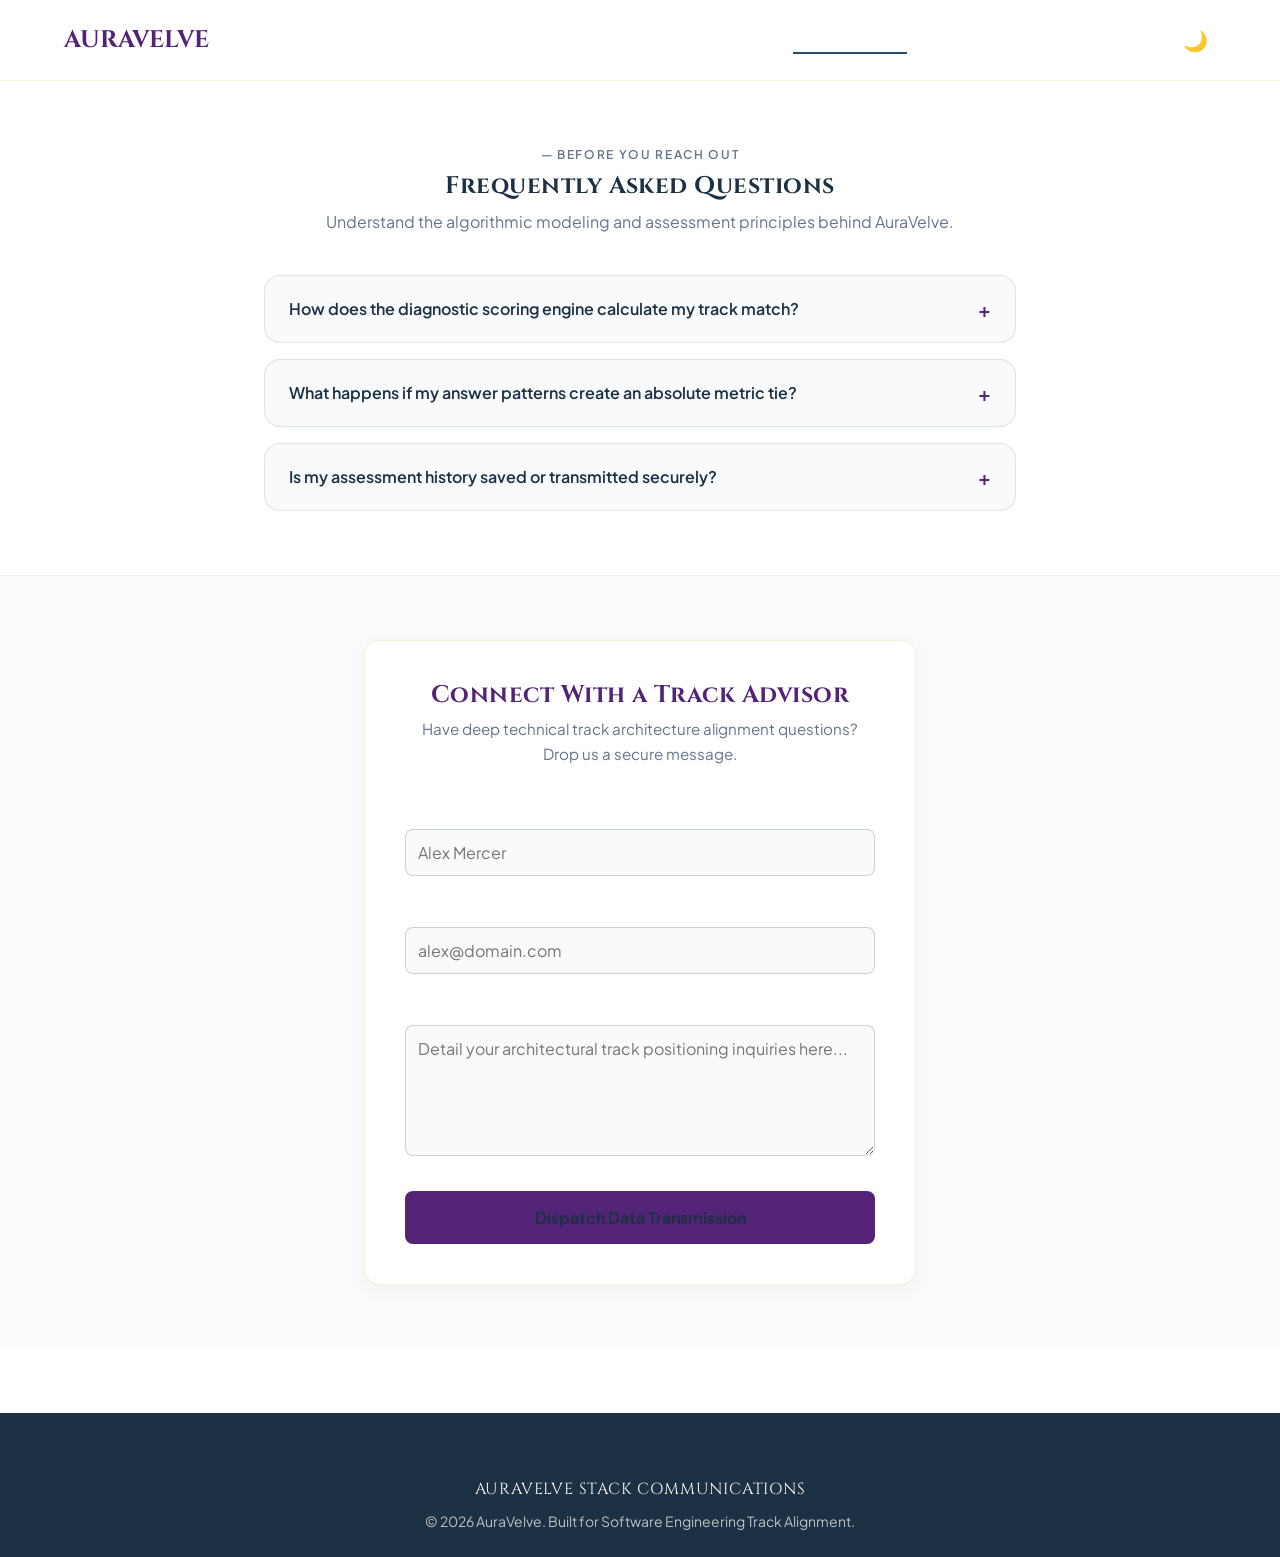
==== contact.html @ 3d96edca "trying to learn Javascript" ====
<!DOCTYPE html>
<html lang="en" data-theme="light">
<head>
    <meta charset="UTF-8">
    <meta name="viewport" content="width=device-width, initial-scale=1.0">
    <meta name="description" content="AuraVelve - Track Diagnostics Support Matrix and Frequently Asked Questions">
    <title>AuraVelve | Support & Diagnostic FAQ</title>
    
    <!-- Google Fonts Connection -->
    <link rel="preconnect" href="https://fonts.googleapis.com">
    <link rel="preconnect" href="https://fonts.gstatic.com" crossorigin>
    <link href="https://fonts.googleapis.com/css2?family=Cinzel:wght@600;700&family=Plus+Jakarta+Sans:wght@400;500;600;700&display=swap" rel="stylesheet">
    
    <!-- External Uniform Stylesheet -->
    <link rel="stylesheet" href="css/styles.css">
</head>
<body>

    <!-- START: Preloader Overlay Wrapper -->
    <div class="preloader" id="preloader">
        <p style="font-family: var(--font-display); color: var(--color-accent); font-size: 1.25rem;">
            Loading Support Infrastructure...
        </p>
    </div>
    <!-- END: Preloader Overlay Wrapper -->


    <!-- START: Site Header Sticky Navigation -->
    <header class="site-header">
        <!-- START: Navigation Container -->
        <div class="container nav-container">
            
            <!-- Structural Platform Brand Logo -->
            <a href="index.html" class="brand-logo" aria-label="AuraVelve Home">
                <span>AURAVELVE</span>
            </a>

            <!-- START: Primary Navigation Menu -->
            <nav>
                <ul class="nav-menu" id="nav-menu">
                    <li><a href="index.html" class="nav-link">Home</a></li>
                    <li><a href="quiz.html" class="nav-link">Assessment</a></li>
                    <li><a href="result.html" class="nav-link">Results</a></li>
                    <li><a href="contact.html" class="nav-link active">Support & FAQ</a></li>
                </ul>
            </nav>
            <!-- END: Primary Navigation Menu -->

            <!-- START: Header Actions Container -->
            <div style="display: flex; align-items: center; gap: 1rem;">
                <!-- Light/Dark Mode Universal Theme Toggle -->
                <button class="theme-toggle" id="theme-toggle" aria-label="Toggle Color Theme">
                    🌙
                </button>

                <!-- Interactive Responsive Hamburger Trigger -->
                <button class="hamburger" id="hamburger-toggle" aria-label="Toggle Navigation Drawer">
                    <span></span>
                    <span></span>
                    <span></span>
                </button>
            </div>
            <!-- END: Header Actions Container -->

        </div>
        <!-- END: Navigation Container -->
    </header>
    <!-- END: Site Header Sticky Navigation -->


    <!-- START: Main Support Portal Content Canvas -->
    <main>

      <!-- START: FAQ Section Accordion Layout -->
<section class="faq-section section-padding">
    <div class="container" style="max-width: 800px;">
        <span class="eyebrow-tag">— BEFORE YOU REACH OUT</span>
        <h1 style="text-align: center; margin-bottom: 0.5rem;">Frequently Asked Questions</h1>
        <p style="text-align: center; color: var(--color-text-muted); margin-bottom: 2.5rem;">
            Understand the algorithmic modeling and assessment principles behind AuraVelve.
        </p>

        <!-- START: FAQ Accordion Group -->
        <div class="faq-accordion-group">

            <div class="faq-item">
                <button class="faq-trigger" aria-expanded="false">
                    <span>How does the diagnostic scoring engine calculate my track match?</span>
                    <span class="faq-icon">+</span>
                </button>
                <div class="faq-content">
                    <p>
                        The platform tracks your preferences across 8 fundamental computational parameters. Every option you select scales your affinity point weights inside four standalone development vectors.
                    </p>
                </div>
            </div>

            <div class="faq-item">
                <button class="faq-trigger" aria-expanded="false">
                    <span>What happens if my answer patterns create an absolute metric tie?</span>
                    <span class="faq-icon">+</span>
                </button>
                <div class="faq-content">
                    <p>
                        In cases where two or more engineering tracks finish with identical matrix weights, a precise programmatic tie-breaker script applies a system fallback sequence.
                    </p>
                </div>
            </div>

            <div class="faq-item">
                <button class="faq-trigger" aria-expanded="false">
                    <span>Is my assessment history saved or transmitted securely?</span>
                    <span class="faq-icon">+</span>
                </button>
                <div class="faq-content">
                    <p>
                        All calculations are processed purely client-side inside your browser sandbox using `localStorage`. Your individual metrics are never stored externally.
                    </p>
                </div>
            </div>

        </div>
        <!-- END: FAQ Accordion Group -->
    </div>
</section>
<!-- END: FAQ Section Accordion Layout -->

        <!-- START: Interactive Advisor Contact Form Section -->
        <section class="contact-form-section section-padding" style="background: rgba(28, 49, 68, 0.02); border-top: 1px solid rgba(28, 49, 68, 0.05);">
            <!-- START: Contact Form Container -->
            <div class="container" style="max-width: 600px;">
                
                <!-- START: Contact Form Card Wrapper -->
                <div class="glass-card">
                    <h2 style="color: var(--color-accent); margin-bottom: 0.5rem; text-align: center;">Connect With a Track Advisor</h2>
                    <p style="color: var(--color-text-muted); font-size: 0.95rem; text-align: center; margin-bottom: 2rem;">
                        Have deep technical track architecture alignment questions? Drop us a secure message.
                    </p>

                    <!-- START: Standard Client Intake Form -->
                    <form id="advisor-contact-form" novalidate>
                        
                        <!-- Full Name Text Input Box -->
                        <div style="margin-bottom: 1.25rem;">
                            <label for="contact-name" style="display: block; font-weight: 600; margin-bottom: 0.5rem; font-size: 0.9rem;">Full Name</label>
                            <input type="text" id="contact-name" placeholder="Alex Mercer" required 
                                   style="width: 100%; padding: 0.75rem; border-radius: var(--radius-sm); border: 1px solid rgba(28, 49, 68, 0.2); background: var(--color-surface-light); font-family: inherit; color: inherit;">
                            <span class="error-msg" id="err-name" style="color: var(--color-error); font-size: 0.8rem; display: none; margin-top: 0.25rem;">Please present your name profile.</span>
                        </div>

                        <!-- Email Address Input Box -->
                        <div style="margin-bottom: 1.25rem;">
                            <label for="contact-email" style="display: block; font-weight: 600; margin-bottom: 0.5rem; font-size: 0.9rem;">Email Address</label>
                            <input type="email" id="contact-email" placeholder="alex@domain.com" required 
                                   style="width: 100%; padding: 0.75rem; border-radius: var(--radius-sm); border: 1px solid rgba(28, 49, 68, 0.2); background: var(--color-surface-light); font-family: inherit; color: inherit;">
                            <span class="error-msg" id="err-email" style="color: var(--color-error); font-size: 0.8rem; display: none; margin-top: 0.25rem;">Please provide a valid diagnostic contact email.</span>
                        </div>

                        <!-- Message Body Content Area -->
                        <div style="margin-bottom: 1.75rem;">
                            <label for="contact-message" style="display: block; font-weight: 600; margin-bottom: 0.5rem; font-size: 0.9rem;">Inquiry Summary Description</label>
                            <textarea id="contact-message" rows="5" placeholder="Detail your architectural track positioning inquiries here..." required 
                                      style="width: 100%; padding: 0.75rem; border-radius: var(--radius-sm); border: 1px solid rgba(28, 49, 68, 0.2); background: var(--color-surface-light); font-family: inherit; color: inherit; resize: vertical;"></textarea>
                            <span class="error-msg" id="err-message" style="color: var(--color-error); font-size: 0.8rem; display: none; margin-top: 0.25rem;">Inquiry message detail parameter cannot be empty.</span>
                        </div>

                        <!-- Submit Data Control Button Trigger -->
                        <button type="submit" class="btn-primary" style="width: 100%; justify-content: center;">
                            Dispatch Data Transmission
                        </button>

                    </form>
                    <!-- END: Standard Client Intake Form -->

                </div>
                <!-- END: Contact Form Card Wrapper -->

            </div>
            <!-- END: Contact Form Container -->
        </section>
        <!-- END: Interactive Advisor Contact Form Section -->

    </main>
    <!-- END: Main Support Portal Content Canvas -->


    <!-- START: Platform Main Footer Section Wrapper -->
    <footer class="site-footer">
        <!-- START: Global Footer Layout Container -->
        <div class="container" style="text-align: center;">
            <p style="font-family: var(--font-display); letter-spacing: 0.05em; margin-bottom: 0.5rem;">
                AURAVELVE STACK COMMUNICATIONS
            </p>
            <p style="font-size: 0.875rem; color: rgba(255, 255, 255, 0.7);">
                &copy; 2026 AuraVelve. Built for Software Engineering Track Alignment.
            </p>
        </div>
        <!-- END: Global Footer Layout Container -->
    </footer>
    <!-- END: Platform Main Footer Section Wrapper -->


    <!-- START: Floating System Action Buttons -->
    <button id="back-to-top" class="back-to-top" aria-label="Scroll to top of page">
        ↑
    </button>
    <!-- END: Floating System Action Buttons -->


    <!-- Core JavaScript Application Scripts Attachment -->
    <script src="js/main.js"></script>
</body>
</html>
---- css/styles.css ----
/* ==========================================================================
   TABLE OF CONTENTS:
   1. DESIGN TOKENS & THEMING (:root)
   2. GLOBAL RESETS & BASE TYPOGRAPHY
   3. LAYOUT CONTAINERS & SCAFFOLDING
   4. NAVIGATION & SITE HEADER COMPONENTS
   5. PAGE-SPECIFIC COMPONENTS
      - 5.1 Hero & Mission Sections (Home)
      - 5.2 Specialization Tracks Grid (Home)
      - 5.3 Gateway & Teaser Cards (Home)
      - 5.4 Quiz Engine UI (Top Bar, Timer, Progress Bar, Option Pills)
      - 5.5 Result Dashboard (Verdict, Score Breakdown Bars)
      - 5.6 Contact & Accordion FAQ (Support)
   6. OVERLAYS, MODALS & TOAST NOTIFICATIONS
   7. FOOTER & FLOATING ACTIONS
   8. MEDIA QUERIES & RESPONSIVENESS
   ========================================================================== */


/* ==========================================================================
   1. DESIGN TOKENS & THEMING (:root)
   ========================================================================== */
:root {
  /* Light Mode Palette (Ultra White & Minimal) */
  --color-primary: #1C3144;
  --color-accent: #522377;
  --color-interactive: #254D70;
  --color-bg-main: #FFFFFF;
  --color-text-main: #1C3144;
  --color-text-muted: #64748B;
  --color-surface-glass: #FFFFFF;
  --color-surface-light: #F8FAFC;
  --color-border: rgba(28, 49, 68, 0.12);
  
  --color-alert: #800020;
  --color-success: #2A9D8F;

  --font-display: 'Cinzel', serif, Georgia;
  --font-body: 'Plus Jakarta Sans', -apple-system, BlinkMacSystemFont, sans-serif;

  --space-xs: 0.5rem;
  --space-sm: 1rem;
  --space-md: 1.5rem;
  --space-lg: 2.5rem;
  --space-xl: 4rem;

  --radius-sm: 8px;
  --radius-md: 16px;
  --radius-lg: 24px;
  --shadow-subtle: 0 4px 20px rgba(0, 0, 0, 0.05);
  --transition-fast: all 0.25s ease;
  --transition-smooth: all 0.4s cubic-bezier(0.16, 1, 0.3, 1);
}

/* Dark Mode Theme Overrides (Palette from Palette Image) */
[data-theme="dark"] {
  --color-bg-main: #080B38;            /* Image Dark Base */
  --color-text-main: #EDF3F2;
  --color-text-muted: #AFC2C4;
  --color-surface-glass: #133155;       /* Image Slate Blue */
  --color-surface-light: #133155;       /* Image Card Background */
  --color-primary: #36195B;             /* Image Royal Plum */
  --color-accent: #522377;              /* Image Vivid Violet */
  --color-interactive: #254D70;         /* Image Muted Blue */
  --color-border: #254D70;              /* Image Structural Border */
}
/* <!-- END: Design Tokens --> */


/* ==========================================================================
   2. GLOBAL RESETS & BASE TYPOGRAPHY
   ========================================================================== */
/* <!-- START: Global Resets --> */
* {
  margin: 0;
  padding: 0;
  box-sizing: border-box;
}

html {
  scroll-behavior: smooth;
  font-size: 16px;
}

body {
  background-color: var(--color-bg-main);
  color: var(--color-text-main);
  font-family: var(--font-body);
  line-height: 1.6;
  overflow-x: hidden;
  transition: background-color var(--transition-smooth), color var(--transition-smooth);
}

h1, h2, h3, h4 {
  font-family: var(--font-display);
  font-weight: 700;
  line-height: 1.2;
  letter-spacing: 0.02em;
}

a {
  text-decoration: none;
  color: inherit;
  transition: var(--transition-fast);
}

ul {
  list-style: none;
}

button, input, select, textarea {
  font-family: inherit;
  font-size: inherit;
  border: none;
  outline: none;
}

button {
  cursor: pointer;
}
/* <!-- END: Global Resets --> */


/* ==========================================================================
   3. LAYOUT CONTAINERS & SCAFFOLDING
   ========================================================================== */
/* <!-- START: Layout Containers --> */
.container {
  width: 100%;
  max-width: 1200px;
  margin: 0 auto;
  padding: 0 var(--space-md);
}

.section-padding {
  padding: var(--space-xl) 0;
}

.glass-card {
  background: var(--color-surface-glass);
  backdrop-filter: blur(12px);
  border: 1px solid rgba(212, 175, 55, 0.2);
  border-radius: var(--radius-md);
  padding: var(--space-lg);
  color: #FFFFFF;
  box-shadow: var(--shadow-subtle);
  transition: var(--transition-smooth);
}

.glass-card:hover {
  border-color: rgba(0, 168, 150, 0.5);
}
/* <!-- END: Layout Containers --> */


/* ==========================================================================
   4. NAVIGATION & SITE HEADER COMPONENTS
   ========================================================================== */
/* <!-- START: Navigation Bar --> */
.site-header {
  position: sticky;
  top: 0;
  z-index: 1000;
  background: var(--color-surface-glass);
  backdrop-filter: blur(10px);
  border-bottom: 1px solid rgba(212, 175, 55, 0.15);
  transition: var(--transition-fast);
}

.site-header.scrolled {
  box-shadow: 0 4px 15px rgba(0, 0, 0, 0.15);
}

.nav-container {
  display: flex;
  justify-content: space-between;
  align-items: center;
  height: 80px;
}

.brand-logo {
  display: flex;
  align-items: center;
  gap: var(--space-xs);
  font-family: var(--font-display);
  font-size: 1.5rem;
  font-weight: 700;
  color: var(--color-accent);
}

.brand-logo img {
  height: 36px;
  width: auto;
}

.nav-menu {
  display: flex;
  gap: var(--space-lg);
  align-items: center;
}

.nav-link {
  color: #FFFFFF;
  font-weight: 500;
  position: relative;
  padding: 4px 0;
}

.nav-link::after {
  content: '';
  position: absolute;
  bottom: 0;
  left: 0;
  width: 0%;
  height: 2px;
  background: var(--color-interactive);
  transition: var(--transition-fast);
}

.nav-link:hover::after,
.nav-link.active::after {
  width: 100%;
}

.theme-toggle {
  background: transparent;
  color: var(--color-accent);
  font-size: 1.25rem;
  padding: var(--space-xs);
  border-radius: 50%;
  transition: var(--transition-fast);
}

.theme-toggle:hover {
  background: rgba(212, 175, 55, 0.1);
}

.hamburger {
  display: none;
  flex-direction: column;
  justify-content: space-between;
  width: 28px;
  height: 20px;
  background: transparent;
  cursor: pointer;
  z-index: 1001;
}

.hamburger span {
  width: 100%;
  height: 2px;
  background-color: var(--color-accent);
  border-radius: 2px;
  transition: var(--transition-fast);
}

/* Hamburger Dynamic Animation States */
.hamburger.active span:nth-child(1) {
  transform: translateY(9px) rotate(45deg);
}

.hamburger.active span:nth-child(2) {
  opacity: 0;
}

.hamburger.active span:nth-child(3) {
  transform: translateY(-9px) rotate(-45deg);
}
/* <!-- END: Navigation Bar --> */


/* ==========================================================================
   5. PAGE-SPECIFIC COMPONENTS
   ========================================================================== */

/* --------------------------------------------------------------------------
   5.1 Hero & Mission Sections (Home)
   -------------------------------------------------------------------------- */
/* <!-- START: Home Hero & Mission --> */
.hero-section {
  position: relative;
  min-height: 80vh;
  display: flex;
  align-items: center;
  justify-content: center;
  text-align: center;
  background: radial-gradient(circle at center, rgba(0, 168, 150, 0.15) 0%, transparent 70%);
}

.hero-content h1 {
  font-size: 3.5rem;
  color: var(--color-text-main); /* FIXED: Switched from primary to main for dark mode visibility */
  margin-bottom: var(--space-sm);
}

.hero-content p {
  font-size: 1.2rem;
  color: var(--color-text-muted);
  max-width: 650px;
  margin: 0 auto var(--space-md);
}

.btn-primary {
  display: inline-block;
  background: var(--color-accent);
  color: #1C3144; /* Force contrast color on button background text */
  font-weight: 700;
  padding: var(--space-sm) var(--space-lg);
  border-radius: var(--radius-sm);
  box-shadow: var(--shadow-glow-gold);
  transition: var(--transition-fast);
}

.btn-primary:hover {
  transform: translateY(-2px);
  background: #E5BE3E;
  box-shadow: 0 0 20px rgba(212, 175, 55, 0.6);
}

.mission-card {
  margin-top: calc(var(--space-xl) * -1);
}
/* <!-- END: Home Hero & Mission --> */

/* --------------------------------------------------------------------------
   5.2 Specialization Tracks Grid (Home)
   -------------------------------------------------------------------------- */
/* <!-- START: Tracks Grid --> */
.tracks-grid {
  display: grid;
  grid-template-columns: repeat(auto-fit, minmax(260px, 1fr));
  gap: var(--space-md);
  margin-top: var(--space-md);
}

.track-card {
  background: var(--color-surface-light);
  border: 1px solid rgba(28, 49, 68, 0.1);
  border-radius: var(--radius-md);
  padding: var(--space-md);
  box-shadow: var(--shadow-subtle);
  transition: var(--transition-smooth);
}

.track-card:hover {
  transform: translateY(-5px);
  border-color: var(--color-interactive);
  box-shadow: var(--shadow-glow-turquoise);
}

.track-icon {
  width: 48px;
  height: 48px;
  margin-bottom: var(--space-sm);
}
/* <!-- END: Tracks Grid --> */

/* --------------------------------------------------------------------------
   5.3 Gateway & Teaser Cards (Home)
   -------------------------------------------------------------------------- */
/* <!-- START: Assessment Gateway --> */
.gateway-card {
  text-align: center;
  background: linear-gradient(135deg, var(--color-primary) 0%, #0F1A24 100%);
  border: 2px solid var(--color-accent);
  padding: var(--space-xl) var(--space-md);
}
/* <!-- END: Assessment Gateway --> */

/* --------------------------------------------------------------------------
   5.4 Quiz Engine UI
   -------------------------------------------------------------------------- */
/* <!-- START: Quiz Interface --> */
.quiz-top-bar {
  display: flex;
  justify-content: space-between;
  align-items: center;
  margin-bottom: var(--space-md);
  padding: var(--space-sm);
  background: var(--color-surface-light);
  border-radius: var(--radius-sm);
}

.timer-display {
  font-family: var(--font-display);
  font-size: 1.25rem;
  font-weight: 700;
  color: var(--color-primary);
}

.timer-display.alert {
  color: var(--color-alert);
  animation: pulse 1s infinite;
}

.scroll-progress-bar {
  height: 6px;
  width: 0%;
  background: var(--color-accent);
  border-radius: 3px;
  transition: width 0.3s ease;
}

.question-card {
  display: none; /* Controlled by main.js */
}

.question-card.active {
  display: block;
}

.options-grid {
  display: grid;
  grid-template-columns: 1fr;
  gap: var(--space-sm);
  margin-top: var(--space-md);
}

.option-pill {
  display: flex;
  align-items: center;
  gap: var(--space-sm);
  padding: var(--space-sm) var(--space-md);
  background: var(--color-surface-light);
  border: 2px solid rgba(28, 49, 68, 0.15);
  border-radius: var(--radius-sm);
  cursor: pointer;
  transition: var(--transition-fast);
}

.option-pill:hover {
  border-color: var(--color-interactive);
  background: rgba(0, 168, 150, 0.05);
}

.option-pill.selected {
  border-color: var(--color-interactive);
  background: rgba(0, 168, 150, 0.15);
  box-shadow: var(--shadow-glow-turquoise);
}

.quiz-actions {
  display: flex;
  justify-content: space-between;
  margin-top: var(--space-lg);
}
/* <!-- END: Quiz Interface --> */

/* --------------------------------------------------------------------------
   5.5 Result Dashboard
   -------------------------------------------------------------------------- */
/* <!-- START: Result Dashboard --> */
.badge-100 {
  display: inline-block;
  background: var(--color-success);
  color: #FFFFFF;
  padding: 4px 12px;
  border-radius: 20px;
  font-size: 0.875rem;
  font-weight: 700;
  margin-bottom: var(--space-sm);
}

.score-breakdown-bar {
  display: flex;
  height: 16px;
  width: 100%;
  border-radius: 8px;
  overflow: hidden;
  margin: var(--space-md) 0;
}

.score-segment {
  height: 100%;
  transition: width 0.6s ease;
}

.segment-ml { background: #00A896; }
.segment-fullstack { background: #D4AF37; }
.segment-arvr { background: #800020; }
.segment-lowlevel { background: #1C3144; }
/* <!-- END: Result Dashboard --> */

/* --------------------------------------------------------------------------
   5.6 Contact & Accordion FAQ (Support)
   -------------------------------------------------------------------------- */
/* <!-- START: Contact & FAQ --> */
.eyebrow-tag {
  font-family: var(--font-body);
  text-transform: uppercase;
  letter-spacing: 0.14em;
  font-size: 0.75rem;
  color: var(--color-text-muted);
  font-weight: 600;
  display: block;
  text-align: center;
  margin-bottom: 0.5rem;
}

.faq-accordion-group {
  display: flex;
  flex-direction: column;
  gap: var(--space-sm);
  max-width: 760px;
  margin: 0 auto;
}

.faq-item {
  background: var(--color-surface-light);
  border: 1px solid var(--color-border);
  border-radius: var(--radius-md);
  overflow: hidden;
  transition: border-color var(--transition-fast), box-shadow var(--transition-fast);
}

.faq-item:hover {
  border-color: var(--color-accent);
}

.faq-trigger {
  width: 100%;
  text-align: left;
  padding: 1.25rem var(--space-md);
  background: transparent;
  font-weight: 600;
  font-size: 1rem;
  color: var(--color-text-main);
  display: flex;
  justify-content: space-between;
  align-items: center;
  gap: var(--space-sm);
}

.faq-icon {
  font-size: 1.25rem;
  color: var(--color-accent);
  transition: transform var(--transition-fast);
}

.faq-item.active .faq-icon {
  transform: rotate(45deg);
}

.faq-content {
  max-height: 0;
  overflow: hidden;
  transition: max-height 0.35s ease, padding 0.35s ease;
  padding: 0 var(--space-md);
  color: var(--color-text-muted);
  font-size: 0.95rem;
  border-top: 1px solid transparent;
}

.faq-item.active .faq-content {
  max-height: 250px;
  padding: 0.5rem var(--space-md) 1.25rem;
  border-top-color: var(--color-border);
}
/* <!-- END: Contact & FAQ --> */


/* ==========================================================================
   6. OVERLAYS, MODALS & TOAST NOTIFICATIONS
   ========================================================================== */
/* <!-- START: Overlays & Preloader --> */
.preloader {
  position: fixed;
  inset: 0;
  background: var(--color-bg-main);
  display: flex;
  align-items: center;
  justify-content: center;
  z-index: 9999;
  transition: opacity 0.5s ease, visibility 0.5s ease;
}

.preloader.hidden {
  opacity: 0;
  visibility: hidden;
}

.completion-overlay {
  position: fixed;
  inset: 0;
  background: rgba(15, 26, 36, 0.9);
  display: flex;
  align-items: center;
  justify-content: center;
  z-index: 2000;
  opacity: 0;
  pointer-events: none;
  transition: opacity 0.4s ease;
}

.completion-overlay.active {
  opacity: 1;
  pointer-events: all;
}
/* <!-- END: Overlays & Preloader --> */


/* ==========================================================================
   7. FOOTER & FLOATING ACTIONS
   ========================================================================== */
/* <!-- START: Footer & Floating Actions --> */
.site-footer {
  background: var(--color-primary);
  color: #FFFFFF;
  padding: var(--space-xl) 0 var(--space-md);
  margin-top: var(--space-xl);
}

.back-to-top {
  position: fixed;
  bottom: var(--space-md);
  right: var(--space-md);
  width: 44px;
  height: 44px;
  border-radius: 50%;
  background: var(--color-accent);
  color: var(--color-primary);
  display: flex;
  align-items: center;
  justify-content: center;
  box-shadow: var(--shadow-glow-gold);
  opacity: 0;
  visibility: hidden;
  transition: var(--transition-fast);
  z-index: 900;
}

.back-to-top.visible {
  opacity: 1;
  visibility: visible;
}
/* <!-- END: Footer & Floating Actions --> */


/* ==========================================================================
   8. MEDIA QUERIES & RESPONSIVENESS
   ========================================================================== */
/* <!-- START: Media Queries --> */
@keyframes pulse {
  0%, 100% { opacity: 1; }
  50% { opacity: 0.5; }
}

@media (max-width: 768px) {
  .hero-content h1 {
    font-size: 2.25rem;
  }
  
  .nav-menu {
    gap: var(--space-sm);
    position: fixed;
    top: 0;
    right: -100%;
    width: 75%;
    height: 100vh;
    background: var(--color-primary);
    flex-direction: column;
    justify-content: center;
    align-items: center;
    gap: var(--space-lg);
    transition: var(--transition-smooth);
    box-shadow: -5px 0 25px rgba(0, 0, 0, 0.5);
  }

  .nav-menu.active {
    right: 0;
  }

  .quiz-actions {
    flex-direction: column;
    gap: var(--space-sm);
  }

  .hamburger {
    display: flex;
  }
}
/* <!-- END: Media Queries --> */
/* Ensure high contrast option pill text in dark mode */
[data-theme="dark"] .option-pill {
    color: #FFFFFF !important;
    background-color: rgba(255, 255, 255, 0.07);
}

/* Optional: Make it shift color slightly when hovered */
[data-theme="dark"] .option-pill:hover {
    background-color: rgba(255, 255, 255, 0.15);
}

/* Smooth accordion sliding behaviors */
.faq-content {
    max-height: 0;
    overflow: hidden;
    transition: max-height 0.3s ease-in-out, padding 0.3s ease-in-out;
    padding: 0 1rem;
}

.faq-item.active .faq-content {
    max-height: 200px; /* Adjust if your content text is very long */
    padding: 1rem;
}
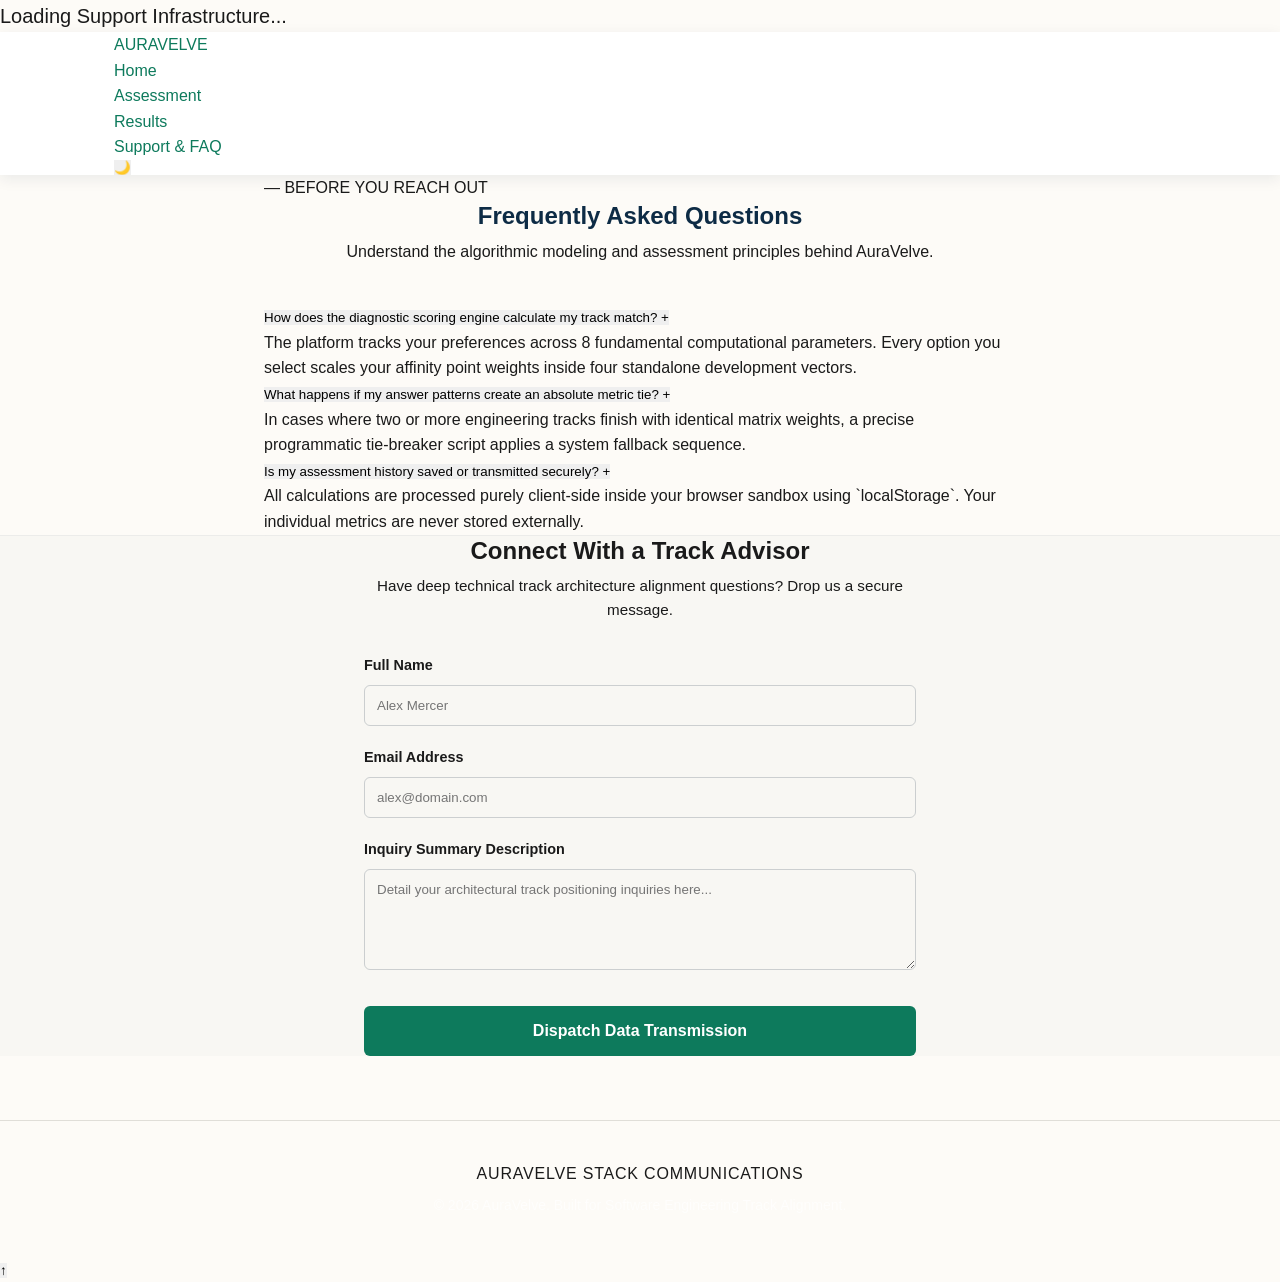
==== commit 34aeacad: "Just working on my website and learning slowly" ====
--- a/contact.html
+++ b/contact.html
@@ -112,7 +112,7 @@
                     <span>Is my assessment history saved or transmitted securely?</span>
                     <span class="faq-icon">+</span>
                 </button>
-                <div class="faq-content">
+                <div class="faq-contegit addnt">
                     <p>
                         All calculations are processed purely client-side inside your browser sandbox using `localStorage`. Your individual metrics are never stored externally.
                     </p>
--- a/css/styles.css
+++ b/css/styles.css
@@ -1,76 +1,75 @@
-/* ==========================================================================
-   TABLE OF CONTENTS:
-   1. DESIGN TOKENS & THEMING (:root)
-   2. GLOBAL RESETS & BASE TYPOGRAPHY
-   3. LAYOUT CONTAINERS & SCAFFOLDING
-   4. NAVIGATION & SITE HEADER COMPONENTS
-   5. PAGE-SPECIFIC COMPONENTS
-      - 5.1 Hero & Mission Sections (Home)
-      - 5.2 Specialization Tracks Grid (Home)
-      - 5.3 Gateway & Teaser Cards (Home)
-      - 5.4 Quiz Engine UI (Top Bar, Timer, Progress Bar, Option Pills)
-      - 5.5 Result Dashboard (Verdict, Score Breakdown Bars)
-      - 5.6 Contact & Accordion FAQ (Support)
-   6. OVERLAYS, MODALS & TOAST NOTIFICATIONS
-   7. FOOTER & FLOATING ACTIONS
-   8. MEDIA QUERIES & RESPONSIVENESS
-   ========================================================================== */
-
-
-/* ==========================================================================
-   1. DESIGN TOKENS & THEMING (:root)
-   ========================================================================== */
+/* ==================================================
+   BSE SPECIALISATION ADVISOR - MAIN STYLESHEET
+   This file controls the look of every page on the site.
+   It is split into clear sections so it is easy to explain.
+   ================================================== */
+
+/* --------------------------------------------------
+   1. DESIGN TOKENS (CSS VARIABLES)
+   We store our colors, fonts, and spacing in variables
+   so we only have to change them in ONE place if we want
+   to update the whole site's look.
+   -------------------------------------------------- */
 :root {
-  /* Light Mode Palette (Ultra White & Minimal) */
-  --color-primary: #1C3144;
-  --color-accent: #522377;
-  --color-interactive: #254D70;
-  --color-bg-main: #FFFFFF;
-  --color-text-main: #1C3144;
-  --color-text-muted: #64748B;
-  --color-surface-glass: #FFFFFF;
-  --color-surface-light: #F8FAFC;
-  --color-border: rgba(28, 49, 68, 0.12);
-  
-  --color-alert: #800020;
-  --color-success: #2A9D8F;
-
-  --font-display: 'Cinzel', serif, Georgia;
-  --font-body: 'Plus Jakarta Sans', -apple-system, BlinkMacSystemFont, sans-serif;
-
+  /* Light theme colors (this is the default theme) */
+  --bg-main: #FDFBF7;         /* soft cream page background */
+  --bg-card: #FFFFFF;         /* pure white card background */
+  --text-body: #1A1A1A;       /* dark text for reading */
+  --text-heading: #0D2B45;    /* navy color for headings */
+  --accent-green: #0D7A5C;    /* green accent for buttons/links */
+  --accent-gold: #D4AF37;     /* gold accent for highlights */
+
+  /* Extra helper colors used across the site */
+  --color-success: #0D7A5C;   /* used for valid form fields */
+  --color-error: #C0392B;     /* used for invalid form fields */
+  --color-border: #E0DED8;    /* light neutral border color */
+  --color-overlay: rgba(13, 43, 69, 0.6); /* dark overlay for menus/preloader */
+
+  /* Spacing scale (keeps paddings/margins consistent) */
   --space-xs: 0.5rem;
   --space-sm: 1rem;
   --space-md: 1.5rem;
   --space-lg: 2.5rem;
   --space-xl: 4rem;
 
-  --radius-sm: 8px;
-  --radius-md: 16px;
-  --radius-lg: 24px;
-  --shadow-subtle: 0 4px 20px rgba(0, 0, 0, 0.05);
-  --transition-fast: all 0.25s ease;
-  --transition-smooth: all 0.4s cubic-bezier(0.16, 1, 0.3, 1);
-}
-
-/* Dark Mode Theme Overrides (Palette from Palette Image) */
-[data-theme="dark"] {
-  --color-bg-main: #080B38;            /* Image Dark Base */
-  --color-text-main: #EDF3F2;
-  --color-text-muted: #AFC2C4;
-  --color-surface-glass: #133155;       /* Image Slate Blue */
-  --color-surface-light: #133155;       /* Image Card Background */
-  --color-primary: #36195B;             /* Image Royal Plum */
-  --color-accent: #522377;              /* Image Vivid Violet */
-  --color-interactive: #254D70;         /* Image Muted Blue */
-  --color-border: #254D70;              /* Image Structural Border */
-}
-/* <!-- END: Design Tokens --> */
-
-
-/* ==========================================================================
-   2. GLOBAL RESETS & BASE TYPOGRAPHY
-   ========================================================================== */
-/* <!-- START: Global Resets --> */
+  /* Border radius scale */
+  --radius-sm: 6px;
+  --radius-md: 12px;
+  --radius-lg: 20px;
+
+  /* Fonts: one clean font for headings, one for body text */
+  --font-heading: 'Segoe UI', Verdana, Arial, sans-serif;
+  --font-body: 'Segoe UI', Tahoma, Geneva, sans-serif;
+
+  /* Transition speed used for hover/theme effects */
+  --transition-fast: 0.2s ease;
+  --transition-medium: 0.4s ease;
+
+  /* Shadow used for card hover glow effect */
+  --shadow-glow: 0 0 0 3px rgba(13, 122, 92, 0.25);
+  --shadow-card: 0 4px 14px rgba(13, 43, 69, 0.08);
+}
+
+/* Dark theme colors. These override the variables above
+   whenever the <body> has the class "dark-theme" on it.
+   Our JS file will add/remove this class when the toggle
+   button is clicked. */
+body.dark-theme {
+  --bg-main: #0B1A14;         /* deep emerald background */
+  --bg-card: #162620;         /* surface gray card background */
+  --text-body: #FFFFFF;       /* crisp white body text */
+  --text-heading: #D4AF37;    /* logo gold headings */
+  --accent-green: #0D7A5C;    /* logo green accent (same in both themes) */
+  --accent-gold: #D4AF37;     /* gold accent stays the same */
+  --color-border: #8EA89E;    /* muted sage border color */
+  --shadow-card: 0 4px 14px rgba(0, 0, 0, 0.4);
+}
+
+/* --------------------------------------------------
+   2. RESET & BASE STYLES
+   This removes the browser's default spacing so every
+   browser starts from the same clean slate.
+   -------------------------------------------------- */
 * {
   margin: 0;
   padding: 0;
@@ -79,627 +78,713 @@
 
 html {
   scroll-behavior: smooth;
-  font-size: 16px;
 }
 
 body {
-  background-color: var(--color-bg-main);
-  color: var(--color-text-main);
   font-family: var(--font-body);
+  background-color: var(--bg-main);
+  color: var(--text-body);
   line-height: 1.6;
-  overflow-x: hidden;
-  transition: background-color var(--transition-smooth), color var(--transition-smooth);
+  /* Smooth color change when the theme toggle is clicked */
+  transition: background-color var(--transition-medium), color var(--transition-medium);
 }
 
 h1, h2, h3, h4 {
-  font-family: var(--font-display);
-  font-weight: 700;
-  line-height: 1.2;
-  letter-spacing: 0.02em;
+  font-family: var(--font-heading);
+  color: var(--text-heading);
+  line-height: 1.25;
+  transition: color var(--transition-medium);
 }
 
 a {
+  color: var(--accent-green);
   text-decoration: none;
-  color: inherit;
-  transition: var(--transition-fast);
+}
+
+img {
+  max-width: 100%;
+  display: block;
+}
+
+button {
+  font-family: var(--font-body);
+  cursor: pointer;
+  border: none;
 }
 
 ul {
   list-style: none;
 }
 
-button, input, select, textarea {
-  font-family: inherit;
-  font-size: inherit;
-  border: none;
-  outline: none;
-}
-
-button {
-  cursor: pointer;
-}
-/* <!-- END: Global Resets --> */
-
-
-/* ==========================================================================
-   3. LAYOUT CONTAINERS & SCAFFOLDING
-   ========================================================================== */
-/* <!-- START: Layout Containers --> */
+/* A reusable "container" class to keep page content from
+   stretching too wide on large screens. */
 .container {
   width: 100%;
-  max-width: 1200px;
+  max-width: 1100px;
   margin: 0 auto;
   padding: 0 var(--space-md);
 }
 
-.section-padding {
-  padding: var(--space-xl) 0;
-}
-
-.glass-card {
-  background: var(--color-surface-glass);
-  backdrop-filter: blur(12px);
-  border: 1px solid rgba(212, 175, 55, 0.2);
-  border-radius: var(--radius-md);
-  padding: var(--space-lg);
-  color: #FFFFFF;
-  box-shadow: var(--shadow-subtle);
-  transition: var(--transition-smooth);
-}
-
-.glass-card:hover {
-  border-color: rgba(0, 168, 150, 0.5);
-}
-/* <!-- END: Layout Containers --> */
-
-
-/* ==========================================================================
-   4. NAVIGATION & SITE HEADER COMPONENTS
-   ========================================================================== */
-/* <!-- START: Navigation Bar --> */
+/* Give every keyboard user a visible focus outline so the
+   site stays accessible (important for grading/accessibility). */
+a:focus-visible,
+button:focus-visible,
+input:focus-visible,
+textarea:focus-visible {
+  outline: 3px solid var(--accent-gold);
+  outline-offset: 2px;
+}
+
+/* --------------------------------------------------
+   3. HEADER & NAVIGATION
+   -------------------------------------------------- */
 .site-header {
   position: sticky;
   top: 0;
-  z-index: 1000;
-  background: var(--color-surface-glass);
-  backdrop-filter: blur(10px);
-  border-bottom: 1px solid rgba(212, 175, 55, 0.15);
-  transition: var(--transition-fast);
-}
-
-.site-header.scrolled {
-  box-shadow: 0 4px 15px rgba(0, 0, 0, 0.15);
-}
-
-.nav-container {
-  display: flex;
+  z-index: 100;
+  background-color: var(--bg-card);
+  box-shadow: var(--shadow-card);
+}
+
+.header-inner {
+  display: flex;
+  align-items: center;
   justify-content: space-between;
-  align-items: center;
-  height: 80px;
-}
-
-.brand-logo {
-  display: flex;
-  align-items: center;
-  gap: var(--space-xs);
-  font-family: var(--font-display);
-  font-size: 1.5rem;
+  padding: var(--space-sm) var(--space-md);
+  max-width: 1100px;
+  margin: 0 auto;
+}
+
+.site-logo {
+  font-family: var(--font-heading);
   font-weight: 700;
-  color: var(--color-accent);
-}
-
-.brand-logo img {
-  height: 36px;
-  width: auto;
-}
-
-.nav-menu {
-  display: flex;
-  gap: var(--space-lg);
-  align-items: center;
-}
-
-.nav-link {
-  color: #FFFFFF;
-  font-weight: 500;
-  position: relative;
-  padding: 4px 0;
-}
-
-.nav-link::after {
-  content: '';
-  position: absolute;
-  bottom: 0;
-  left: 0;
-  width: 0%;
-  height: 2px;
-  background: var(--color-interactive);
-  transition: var(--transition-fast);
-}
-
-.nav-link:hover::after,
-.nav-link.active::after {
-  width: 100%;
-}
-
-.theme-toggle {
-  background: transparent;
-  color: var(--color-accent);
-  font-size: 1.25rem;
+  font-size: 1.4rem;
+  color: var(--text-heading);
+}
+
+.site-logo span {
+  color: var(--accent-gold);
+}
+
+/* The desktop navigation links, hidden on small screens */
+.main-nav ul {
+  display: flex;
+  gap: var(--space-md);
+}
+
+.main-nav a {
+  color: var(--text-body);
+  font-weight: 600;
   padding: var(--space-xs);
-  border-radius: 50%;
-  transition: var(--transition-fast);
-}
-
-.theme-toggle:hover {
-  background: rgba(212, 175, 55, 0.1);
-}
-
-.hamburger {
+  border-bottom: 2px solid transparent;
+  transition: border-color var(--transition-fast), color var(--transition-fast);
+}
+
+.main-nav a:hover,
+.main-nav a.active {
+  color: var(--accent-green);
+  border-bottom-color: var(--accent-green);
+}
+
+/* Theme toggle button in the header */
+.theme-toggle-btn {
+  background-color: var(--bg-main);
+  border: 1px solid var(--color-border);
+  border-radius: var(--radius-lg);
+  padding: var(--space-xs) var(--space-sm);
+  font-size: 1.1rem;
+  transition: transform var(--transition-fast);
+}
+
+.theme-toggle-btn:hover {
+  transform: scale(1.08);
+}
+
+/* --------------------------------------------------
+   4. HAMBURGER MENU (MOBILE NAVIGATION)
+   Hidden by default. It only appears on small screens
+   using the media query near the bottom of this file.
+   -------------------------------------------------- */
+.hamburger-btn {
   display: none;
   flex-direction: column;
   justify-content: space-between;
   width: 28px;
   height: 20px;
-  background: transparent;
-  cursor: pointer;
-  z-index: 1001;
-}
-
-.hamburger span {
+  background: none;
+}
+
+.hamburger-btn span {
+  display: block;
+  height: 3px;
   width: 100%;
-  height: 2px;
-  background-color: var(--color-accent);
+  background-color: var(--text-heading);
   border-radius: 2px;
-  transition: var(--transition-fast);
-}
-
-/* Hamburger Dynamic Animation States */
-.hamburger.active span:nth-child(1) {
-  transform: translateY(9px) rotate(45deg);
-}
-
-.hamburger.active span:nth-child(2) {
+  transition: transform var(--transition-fast), opacity var(--transition-fast);
+}
+
+/* When JS adds "menu-open" to the hamburger button, the
+   three lines animate into an "X" shape. */
+.hamburger-btn.menu-open span:nth-child(1) {
+  transform: translateY(8.5px) rotate(45deg);
+}
+
+.hamburger-btn.menu-open span:nth-child(2) {
   opacity: 0;
 }
 
-.hamburger.active span:nth-child(3) {
-  transform: translateY(-9px) rotate(-45deg);
-}
-/* <!-- END: Navigation Bar --> */
-
-
-/* ==========================================================================
-   5. PAGE-SPECIFIC COMPONENTS
-   ========================================================================== */
-
-/* --------------------------------------------------------------------------
-   5.1 Hero & Mission Sections (Home)
-   -------------------------------------------------------------------------- */
-/* <!-- START: Home Hero & Mission --> */
+.hamburger-btn.menu-open span:nth-child(3) {
+  transform: translateY(-8.5px) rotate(-45deg);
+}
+
+/* Full-screen overlay menu for mobile. Hidden until JS
+   adds the "overlay-visible" class. */
+.mobile-overlay {
+  position: fixed;
+  inset: 0;
+  background-color: var(--color-overlay);
+  display: flex;
+  align-items: center;
+  justify-content: center;
+  opacity: 0;
+  pointer-events: none;
+  transition: opacity var(--transition-medium);
+  z-index: 200;
+}
+
+.mobile-overlay.overlay-visible {
+  opacity: 1;
+  pointer-events: auto;
+}
+
+.mobile-overlay ul {
+  text-align: center;
+  display: flex;
+  flex-direction: column;
+  gap: var(--space-md);
+}
+
+.mobile-overlay a {
+  color: #FFFFFF;
+  font-size: 1.5rem;
+  font-weight: 700;
+}
+
+/* --------------------------------------------------
+   5. HERO SECTION
+   -------------------------------------------------- */
 .hero-section {
-  position: relative;
-  min-height: 80vh;
-  display: flex;
-  align-items: center;
-  justify-content: center;
   text-align: center;
-  background: radial-gradient(circle at center, rgba(0, 168, 150, 0.15) 0%, transparent 70%);
-}
-
-.hero-content h1 {
-  font-size: 3.5rem;
-  color: var(--color-text-main); /* FIXED: Switched from primary to main for dark mode visibility */
+  padding: var(--space-xl) var(--space-md);
+}
+
+.hero-title {
+  font-size: clamp(2rem, 5vw, 3rem);
   margin-bottom: var(--space-sm);
 }
 
-.hero-content p {
-  font-size: 1.2rem;
-  color: var(--color-text-muted);
+.hero-subtitle {
   max-width: 650px;
-  margin: 0 auto var(--space-md);
-}
-
+  margin: 0 auto var(--space-lg) auto;
+  font-size: 1.1rem;
+  color: var(--text-body);
+}
+
+/* --------------------------------------------------
+   6. CARDS (used for forms, quiz questions, results)
+   -------------------------------------------------- */
+.card {
+  background-color: var(--bg-card);
+  border: 1px solid var(--color-border);
+  border-radius: var(--radius-md);
+  padding: var(--space-lg);
+  box-shadow: var(--shadow-card);
+  /* This transition makes the hover glow effect smooth */
+  transition: border-color var(--transition-fast), box-shadow var(--transition-fast), transform var(--transition-fast);
+}
+
+.card:hover {
+  border-color: var(--text-heading);
+  box-shadow: var(--shadow-glow);
+}
+
+/* --------------------------------------------------
+   7. REGISTRATION & CONTACT FORM STYLES
+   -------------------------------------------------- */
+.form-group {
+  margin-bottom: var(--space-md);
+  text-align: left;
+}
+
+.form-group label {
+  display: block;
+  font-weight: 600;
+  margin-bottom: var(--space-xs);
+  color: var(--text-heading);
+}
+
+.form-group input,
+.form-group textarea {
+  width: 100%;
+  padding: var(--space-sm);
+  border: 2px solid var(--color-border);
+  border-radius: var(--radius-sm);
+  font-size: 1rem;
+  background-color: var(--bg-main);
+  color: var(--text-body);
+  transition: border-color var(--transition-fast);
+}
+
+.form-group textarea {
+  min-height: 120px;
+  resize: vertical;
+}
+
+/* Valid/invalid states added by our validation.js file.
+   We use classes instead of alert boxes so the feedback
+   feels instant and modern. */
+.form-group input.is-valid,
+.form-group textarea.is-valid {
+  border-color: var(--color-success);
+  background-color: rgba(13, 122, 92, 0.06);
+}
+
+.form-group input.is-invalid,
+.form-group textarea.is-invalid {
+  border-color: var(--color-error);
+  background-color: rgba(192, 57, 43, 0.06);
+}
+
+/* The small error text shown under an invalid input */
+.error-message {
+  display: block;
+  min-height: 1.1rem;
+  color: var(--color-error);
+  font-size: 0.85rem;
+  margin-top: var(--space-xs);
+}
+
+/* Generic button style used for form submits and CTAs */
 .btn-primary {
   display: inline-block;
-  background: var(--color-accent);
-  color: #1C3144; /* Force contrast color on button background text */
+  background-color: var(--accent-green);
+  color: #FFFFFF;
   font-weight: 700;
   padding: var(--space-sm) var(--space-lg);
   border-radius: var(--radius-sm);
-  box-shadow: var(--shadow-glow-gold);
-  transition: var(--transition-fast);
+  font-size: 1rem;
+  transition: transform var(--transition-fast), opacity var(--transition-fast);
 }
 
 .btn-primary:hover {
-  transform: translateY(-2px);
-  background: #E5BE3E;
-  box-shadow: 0 0 20px rgba(212, 175, 55, 0.6);
-}
-
-.mission-card {
-  margin-top: calc(var(--space-xl) * -1);
-}
-/* <!-- END: Home Hero & Mission --> */
-
-/* --------------------------------------------------------------------------
-   5.2 Specialization Tracks Grid (Home)
-   -------------------------------------------------------------------------- */
-/* <!-- START: Tracks Grid --> */
-.tracks-grid {
+  opacity: 0.9;
+}
+
+/* Disabled buttons (used before the form becomes valid) */
+.btn-primary:disabled {
+  background-color: var(--color-border);
+  color: var(--text-body);
+  cursor: not-allowed;
+  opacity: 0.7;
+}
+
+/* --------------------------------------------------
+   8. MAGNETIC BUTTON EFFECT
+   Our JS file reads the mouse position and moves the
+   button slightly toward the cursor. This transform
+   property is what makes that movement look smooth.
+   -------------------------------------------------- */
+.magnetic-btn {
+  transition: transform 0.15s ease-out;
+}
+
+/* --------------------------------------------------
+   9. ACCORDION CARDS (Specialisation Overview)
+   -------------------------------------------------- */
+.accordion-grid {
   display: grid;
-  grid-template-columns: repeat(auto-fit, minmax(260px, 1fr));
+  grid-template-columns: repeat(2, 1fr);
   gap: var(--space-md);
-  margin-top: var(--space-md);
-}
-
-.track-card {
-  background: var(--color-surface-light);
-  border: 1px solid rgba(28, 49, 68, 0.1);
+}
+
+.accordion-card {
+  background-color: var(--bg-card);
+  border: 1px solid var(--color-border);
   border-radius: var(--radius-md);
   padding: var(--space-md);
-  box-shadow: var(--shadow-subtle);
-  transition: var(--transition-smooth);
-}
-
-.track-card:hover {
-  transform: translateY(-5px);
-  border-color: var(--color-interactive);
-  box-shadow: var(--shadow-glow-turquoise);
-}
-
-.track-icon {
-  width: 48px;
-  height: 48px;
-  margin-bottom: var(--space-sm);
-}
-/* <!-- END: Tracks Grid --> */
-
-/* --------------------------------------------------------------------------
-   5.3 Gateway & Teaser Cards (Home)
-   -------------------------------------------------------------------------- */
-/* <!-- START: Assessment Gateway --> */
-.gateway-card {
+  transition: border-color var(--transition-fast), box-shadow var(--transition-fast);
+}
+
+.accordion-card:hover {
+  border-color: var(--text-heading);
+  box-shadow: var(--shadow-glow);
+}
+
+.accordion-header {
+  display: flex;
+  align-items: center;
+  justify-content: space-between;
+  cursor: pointer;
+}
+
+.accordion-header h3 {
+  font-size: 1.15rem;
+}
+
+/* The plus/minus toggle icon */
+.accordion-toggle-icon {
+  font-size: 1.4rem;
+  font-weight: 700;
+  color: var(--accent-green);
+  width: 24px;
   text-align: center;
-  background: linear-gradient(135deg, var(--color-primary) 0%, #0F1A24 100%);
-  border: 2px solid var(--color-accent);
-  padding: var(--space-xl) var(--space-md);
-}
-/* <!-- END: Assessment Gateway --> */
-
-/* --------------------------------------------------------------------------
-   5.4 Quiz Engine UI
-   -------------------------------------------------------------------------- */
-/* <!-- START: Quiz Interface --> */
-.quiz-top-bar {
-  display: flex;
+}
+
+/* The hidden detail panel. We animate max-height so the
+   expand/collapse looks smooth instead of snapping open. */
+.accordion-details {
+  max-height: 0;
+  overflow: hidden;
+  transition: max-height var(--transition-medium);
+}
+
+.accordion-details p {
+  padding-top: var(--space-sm);
+}
+
+/* JS adds this class to the parent card when it is opened */
+.accordion-card.is-open .accordion-details {
+  max-height: 300px;
+}
+
+/* --------------------------------------------------
+   10. QUIZ PAGE STYLES
+   -------------------------------------------------- */
+.quiz-header-bar {
+  display: flex;
+  align-items: center;
   justify-content: space-between;
-  align-items: center;
   margin-bottom: var(--space-md);
-  padding: var(--space-sm);
-  background: var(--color-surface-light);
+  gap: var(--space-md);
+}
+
+/* Countdown timer display */
+.timer-display {
+  font-family: var(--font-heading);
+  font-weight: 700;
+  font-size: 1.3rem;
+  color: var(--text-heading);
+  background-color: var(--bg-card);
+  border: 2px solid var(--accent-gold);
   border-radius: var(--radius-sm);
-}
-
-.timer-display {
-  font-family: var(--font-display);
-  font-size: 1.25rem;
-  font-weight: 700;
-  color: var(--color-primary);
-}
-
-.timer-display.alert {
-  color: var(--color-alert);
-  animation: pulse 1s infinite;
-}
-
-.scroll-progress-bar {
-  height: 6px;
-  width: 0%;
-  background: var(--color-accent);
-  border-radius: 3px;
-  transition: width 0.3s ease;
-}
-
-.question-card {
-  display: none; /* Controlled by main.js */
-}
-
-.question-card.active {
-  display: block;
-}
-
-.options-grid {
-  display: grid;
-  grid-template-columns: 1fr;
-  gap: var(--space-sm);
-  margin-top: var(--space-md);
-}
-
-.option-pill {
-  display: flex;
-  align-items: center;
-  gap: var(--space-sm);
-  padding: var(--space-sm) var(--space-md);
-  background: var(--color-surface-light);
-  border: 2px solid rgba(28, 49, 68, 0.15);
-  border-radius: var(--radius-sm);
-  cursor: pointer;
-  transition: var(--transition-fast);
-}
-
-.option-pill:hover {
-  border-color: var(--color-interactive);
-  background: rgba(0, 168, 150, 0.05);
-}
-
-.option-pill.selected {
-  border-color: var(--color-interactive);
-  background: rgba(0, 168, 150, 0.15);
-  box-shadow: var(--shadow-glow-turquoise);
-}
-
-.quiz-actions {
-  display: flex;
-  justify-content: space-between;
-  margin-top: var(--space-lg);
-}
-/* <!-- END: Quiz Interface --> */
-
-/* --------------------------------------------------------------------------
-   5.5 Result Dashboard
-   -------------------------------------------------------------------------- */
-/* <!-- START: Result Dashboard --> */
-.badge-100 {
-  display: inline-block;
-  background: var(--color-success);
-  color: #FFFFFF;
-  padding: 4px 12px;
-  border-radius: 20px;
-  font-size: 0.875rem;
-  font-weight: 700;
-  margin-bottom: var(--space-sm);
-}
-
-.score-breakdown-bar {
-  display: flex;
-  height: 16px;
+  padding: var(--space-xs) var(--space-sm);
+  min-width: 70px;
+  text-align: center;
+}
+
+/* Turns red when time is running low (JS adds this class) */
+.timer-display.timer-warning {
+  border-color: var(--color-error);
+  color: var(--color-error);
+}
+
+/* Progress bar track and fill */
+.progress-track {
   width: 100%;
-  border-radius: 8px;
+  height: 14px;
+  background-color: var(--color-border);
+  border-radius: var(--radius-lg);
   overflow: hidden;
-  margin: var(--space-md) 0;
-}
-
-.score-segment {
+  margin-bottom: var(--space-lg);
+}
+
+.progress-fill {
   height: 100%;
-  transition: width 0.6s ease;
-}
-
-.segment-ml { background: #00A896; }
-.segment-fullstack { background: #D4AF37; }
-.segment-arvr { background: #800020; }
-.segment-lowlevel { background: #1C3144; }
-/* <!-- END: Result Dashboard --> */
-
-/* --------------------------------------------------------------------------
-   5.6 Contact & Accordion FAQ (Support)
-   -------------------------------------------------------------------------- */
-/* <!-- START: Contact & FAQ --> */
-.eyebrow-tag {
-  font-family: var(--font-body);
-  text-transform: uppercase;
-  letter-spacing: 0.14em;
-  font-size: 0.75rem;
-  color: var(--color-text-muted);
-  font-weight: 600;
-  display: block;
-  text-align: center;
-  margin-bottom: 0.5rem;
-}
-
-.faq-accordion-group {
+  width: 0%; /* JS updates this width as the quiz progresses */
+  background-color: var(--accent-green);
+  border-radius: var(--radius-lg);
+  transition: width var(--transition-medium);
+}
+
+.quiz-question-text {
+  font-size: 1.3rem;
+  margin-bottom: var(--space-md);
+}
+
+.quiz-options-list {
   display: flex;
   flex-direction: column;
   gap: var(--space-sm);
-  max-width: 760px;
-  margin: 0 auto;
-}
-
-.faq-item {
-  background: var(--color-surface-light);
+}
+
+.quiz-option-btn {
+  text-align: left;
+  background-color: var(--bg-main);
+  border: 2px solid var(--color-border);
+  border-radius: var(--radius-sm);
+  padding: var(--space-sm) var(--space-md);
+  font-size: 1rem;
+  color: var(--text-body);
+  transition: border-color var(--transition-fast), background-color var(--transition-fast);
+}
+
+.quiz-option-btn:hover {
+  border-color: var(--accent-green);
+}
+
+/* Marks the option the student has currently selected */
+.quiz-option-btn.option-selected {
+  border-color: var(--accent-green);
+  background-color: rgba(13, 122, 92, 0.08);
+  font-weight: 600;
+}
+
+/* Locks all option buttons once the timer runs out */
+.quiz-option-btn:disabled {
+  opacity: 0.6;
+  cursor: not-allowed;
+}
+
+/* Coordinate hotspot map (ALCHE campus reference) */
+.hotspot-map-wrapper {
+  position: relative;
+  border-radius: var(--radius-md);
+  overflow: hidden;
+  border: 1px solid var(--color-border);
+}
+
+.hotspot-marker {
+  position: absolute;
+  width: 22px;
+  height: 22px;
+  border-radius: 50%;
+  background-color: var(--accent-gold);
+  border: 3px solid #FFFFFF;
+  transform: translate(-50%, -50%);
+  cursor: pointer;
+  transition: transform var(--transition-fast);
+}
+
+.hotspot-marker:hover {
+  transform: translate(-50%, -50%) scale(1.25);
+}
+
+/* Simple custom audio player controls */
+.audio-player-box {
+  display: flex;
+  align-items: center;
+  gap: var(--space-sm);
+  background-color: var(--bg-card);
+  border: 1px solid var(--color-border);
+  border-radius: var(--radius-sm);
+  padding: var(--space-sm);
+}
+
+.audio-play-btn {
+  background-color: var(--accent-green);
+  color: #FFFFFF;
+  width: 40px;
+  height: 40px;
+  border-radius: 50%;
+  font-size: 1rem;
+}
+
+/* --------------------------------------------------
+   11. RESULTS PAGE STYLES
+   -------------------------------------------------- */
+
+/* Full-screen preloader shown while "calculating" results */
+.preloader-screen {
+  position: fixed;
+  inset: 0;
+  background-color: var(--bg-main);
+  display: flex;
+  flex-direction: column;
+  align-items: center;
+  justify-content: center;
+  gap: var(--space-md);
+  z-index: 300;
+  transition: opacity var(--transition-medium);
+}
+
+.preloader-logo {
+  font-family: var(--font-heading);
+  font-size: 2rem;
+  font-weight: 700;
+  color: var(--text-heading);
+}
+
+/* Simple rotating spinner built with a border trick */
+.preloader-spinner {
+  width: 50px;
+  height: 50px;
+  border: 5px solid var(--color-border);
+  border-top-color: var(--accent-green);
+  border-radius: 50%;
+  animation: spin 1s linear infinite;
+}
+
+@keyframes spin {
+  from { transform: rotate(0deg); }
+  to { transform: rotate(360deg); }
+}
+
+/* Fades the preloader out once JS is done "calculating" */
+.preloader-screen.preloader-hidden {
+  opacity: 0;
+  pointer-events: none;
+}
+
+.results-outcome-title {
+  text-align: center;
+  font-size: 2rem;
+  margin-bottom: var(--space-sm);
+}
+
+.results-outcome-track {
+  text-align: center;
+  color: var(--accent-green);
+  font-size: 1.5rem;
+  font-weight: 700;
+  margin-bottom: var(--space-lg);
+}
+
+/* The wrapper that holds our Canvas 2D chart */
+.canvas-chart-wrapper {
+  background-color: var(--bg-card);
   border: 1px solid var(--color-border);
   border-radius: var(--radius-md);
-  overflow: hidden;
-  transition: border-color var(--transition-fast), box-shadow var(--transition-fast);
-}
-
-.faq-item:hover {
-  border-color: var(--color-accent);
-}
-
-.faq-trigger {
+  padding: var(--space-md);
+  margin-bottom: var(--space-lg);
+}
+
+#resultsCanvas {
   width: 100%;
-  text-align: left;
-  padding: 1.25rem var(--space-md);
-  background: transparent;
-  font-weight: 600;
-  font-size: 1rem;
-  color: var(--color-text-main);
-  display: flex;
-  justify-content: space-between;
-  align-items: center;
-  gap: var(--space-sm);
-}
-
-.faq-icon {
-  font-size: 1.25rem;
-  color: var(--color-accent);
-  transition: transform var(--transition-fast);
-}
-
-.faq-item.active .faq-icon {
-  transform: rotate(45deg);
-}
-
-.faq-content {
-  max-height: 0;
-  overflow: hidden;
-  transition: max-height 0.35s ease, padding 0.35s ease;
-  padding: 0 var(--space-md);
-  color: var(--color-text-muted);
-  font-size: 0.95rem;
-  border-top: 1px solid transparent;
-}
-
-.faq-item.active .faq-content {
-  max-height: 250px;
-  padding: 0.5rem var(--space-md) 1.25rem;
-  border-top-color: var(--color-border);
-}
-/* <!-- END: Contact & FAQ --> */
-
-
-/* ==========================================================================
-   6. OVERLAYS, MODALS & TOAST NOTIFICATIONS
-   ========================================================================== */
-/* <!-- START: Overlays & Preloader --> */
-.preloader {
-  position: fixed;
-  inset: 0;
-  background: var(--color-bg-main);
-  display: flex;
-  align-items: center;
-  justify-content: center;
-  z-index: 9999;
-  transition: opacity 0.5s ease, visibility 0.5s ease;
-}
-
-.preloader.hidden {
-  opacity: 0;
-  visibility: hidden;
-}
-
-.completion-overlay {
-  position: fixed;
-  inset: 0;
-  background: rgba(15, 26, 36, 0.9);
-  display: flex;
-  align-items: center;
-  justify-content: center;
-  z-index: 2000;
-  opacity: 0;
-  pointer-events: none;
-  transition: opacity 0.4s ease;
-}
-
-.completion-overlay.active {
-  opacity: 1;
-  pointer-events: all;
-}
-/* <!-- END: Overlays & Preloader --> */
-
-
-/* ==========================================================================
-   7. FOOTER & FLOATING ACTIONS
-   ========================================================================== */
-/* <!-- START: Footer & Floating Actions --> */
+  height: auto;
+}
+
+/* --------------------------------------------------
+   12. FOOTER
+   -------------------------------------------------- */
 .site-footer {
-  background: var(--color-primary);
-  color: #FFFFFF;
-  padding: var(--space-xl) 0 var(--space-md);
+  text-align: center;
+  padding: var(--space-lg) var(--space-md);
+  color: var(--text-body);
+  border-top: 1px solid var(--color-border);
   margin-top: var(--space-xl);
 }
 
-.back-to-top {
+/* --------------------------------------------------
+   13. BACK TO TOP FAB (Floating Action Button)
+   Hidden until the user scrolls down 300px. JS toggles
+   the "fab-visible" class.
+   -------------------------------------------------- */
+.back-to-top-fab {
   position: fixed;
   bottom: var(--space-md);
   right: var(--space-md);
-  width: 44px;
-  height: 44px;
+  width: 48px;
+  height: 48px;
   border-radius: 50%;
-  background: var(--color-accent);
-  color: var(--color-primary);
+  background-color: var(--accent-green);
+  color: #FFFFFF;
+  font-size: 1.3rem;
   display: flex;
   align-items: center;
   justify-content: center;
-  box-shadow: var(--shadow-glow-gold);
   opacity: 0;
-  visibility: hidden;
-  transition: var(--transition-fast);
-  z-index: 900;
-}
-
-.back-to-top.visible {
+  transform: translateY(20px);
+  pointer-events: none;
+  transition: opacity var(--transition-fast), transform var(--transition-fast);
+  z-index: 150;
+}
+
+.back-to-top-fab.fab-visible {
   opacity: 1;
-  visibility: visible;
-}
-/* <!-- END: Footer & Floating Actions --> */
-
-
-/* ==========================================================================
-   8. MEDIA QUERIES & RESPONSIVENESS
-   ========================================================================== */
-/* <!-- START: Media Queries --> */
-@keyframes pulse {
-  0%, 100% { opacity: 1; }
-  50% { opacity: 0.5; }
-}
-
+  transform: translateY(0);
+  pointer-events: auto;
+}
+
+/* --------------------------------------------------
+   14. CONTACT / AUTHOR PAGE STYLES
+   -------------------------------------------------- */
+.author-bio-section {
+  display: flex;
+  align-items: center;
+  gap: var(--space-lg);
+  flex-wrap: wrap;
+  margin-bottom: var(--space-xl);
+}
+
+.author-photo {
+  width: 140px;
+  height: 140px;
+  border-radius: 50%;
+  border: 3px solid var(--accent-gold);
+  object-fit: cover;
+}
+
+.github-link-btn {
+  display: inline-flex;
+  align-items: center;
+  gap: var(--space-xs);
+  margin-top: var(--space-sm);
+  color: var(--text-heading);
+  font-weight: 700;
+  border: 2px solid var(--text-heading);
+  padding: var(--space-xs) var(--space-md);
+  border-radius: var(--radius-sm);
+  transition: background-color var(--transition-fast), color var(--transition-fast);
+}
+
+.github-link-btn:hover {
+  background-color: var(--text-heading);
+  color: var(--bg-card);
+}
+
+/* --------------------------------------------------
+   15. RESPONSIVE MEDIA QUERIES
+   These rules only apply on smaller screens, like
+   tablets and phones (anything below 768px wide).
+   -------------------------------------------------- */
 @media (max-width: 768px) {
-  .hero-content h1 {
-    font-size: 2.25rem;
+  /* Hide the normal desktop nav and show the hamburger */
+  .main-nav {
+    display: none;
   }
-  
-  .nav-menu {
-    gap: var(--space-sm);
-    position: fixed;
-    top: 0;
-    right: -100%;
-    width: 75%;
-    height: 100vh;
-    background: var(--color-primary);
-    flex-direction: column;
-    justify-content: center;
-    align-items: center;
-    gap: var(--space-lg);
-    transition: var(--transition-smooth);
-    box-shadow: -5px 0 25px rgba(0, 0, 0, 0.5);
-  }
-
-  .nav-menu.active {
-    right: 0;
-  }
-
-  .quiz-actions {
-    flex-direction: column;
-    gap: var(--space-sm);
-  }
-
-  .hamburger {
+
+  .hamburger-btn {
     display: flex;
   }
-}
-/* <!-- END: Media Queries --> */
-/* Ensure high contrast option pill text in dark mode */
-[data-theme="dark"] .option-pill {
-    color: #FFFFFF !important;
-    background-color: rgba(255, 255, 255, 0.07);
-}
-
-/* Optional: Make it shift color slightly when hovered */
-[data-theme="dark"] .option-pill:hover {
-    background-color: rgba(255, 255, 255, 0.15);
-}
-
-/* Smooth accordion sliding behaviors */
-.faq-content {
-    max-height: 0;
-    overflow: hidden;
-    transition: max-height 0.3s ease-in-out, padding 0.3s ease-in-out;
-    padding: 0 1rem;
-}
-
-.faq-item.active .faq-content {
-    max-height: 200px; /* Adjust if your content text is very long */
-    padding: 1rem;
+
+  /* Stack the accordion cards into one column on mobile */
+  .accordion-grid {
+    grid-template-columns: 1fr;
+  }
+
+  .quiz-header-bar {
+    flex-direction: column;
+    align-items: flex-start;
+  }
+
+  .author-bio-section {
+    flex-direction: column;
+    text-align: center;
+  }
+}
+
+/* --------------------------------------------------
+   16. REDUCED MOTION SUPPORT
+   Respects users who have asked their operating system
+   to limit animations, for accessibility.
+   -------------------------------------------------- */
+@media (prefers-reduced-motion: reduce) {
+  *,
+  *::before,
+  *::after {
+    animation-duration: 0.01ms !important;
+    animation-iteration-count: 1 !important;
+    transition-duration: 0.01ms !important;
+    scroll-behavior: auto !important;
+  }
 }
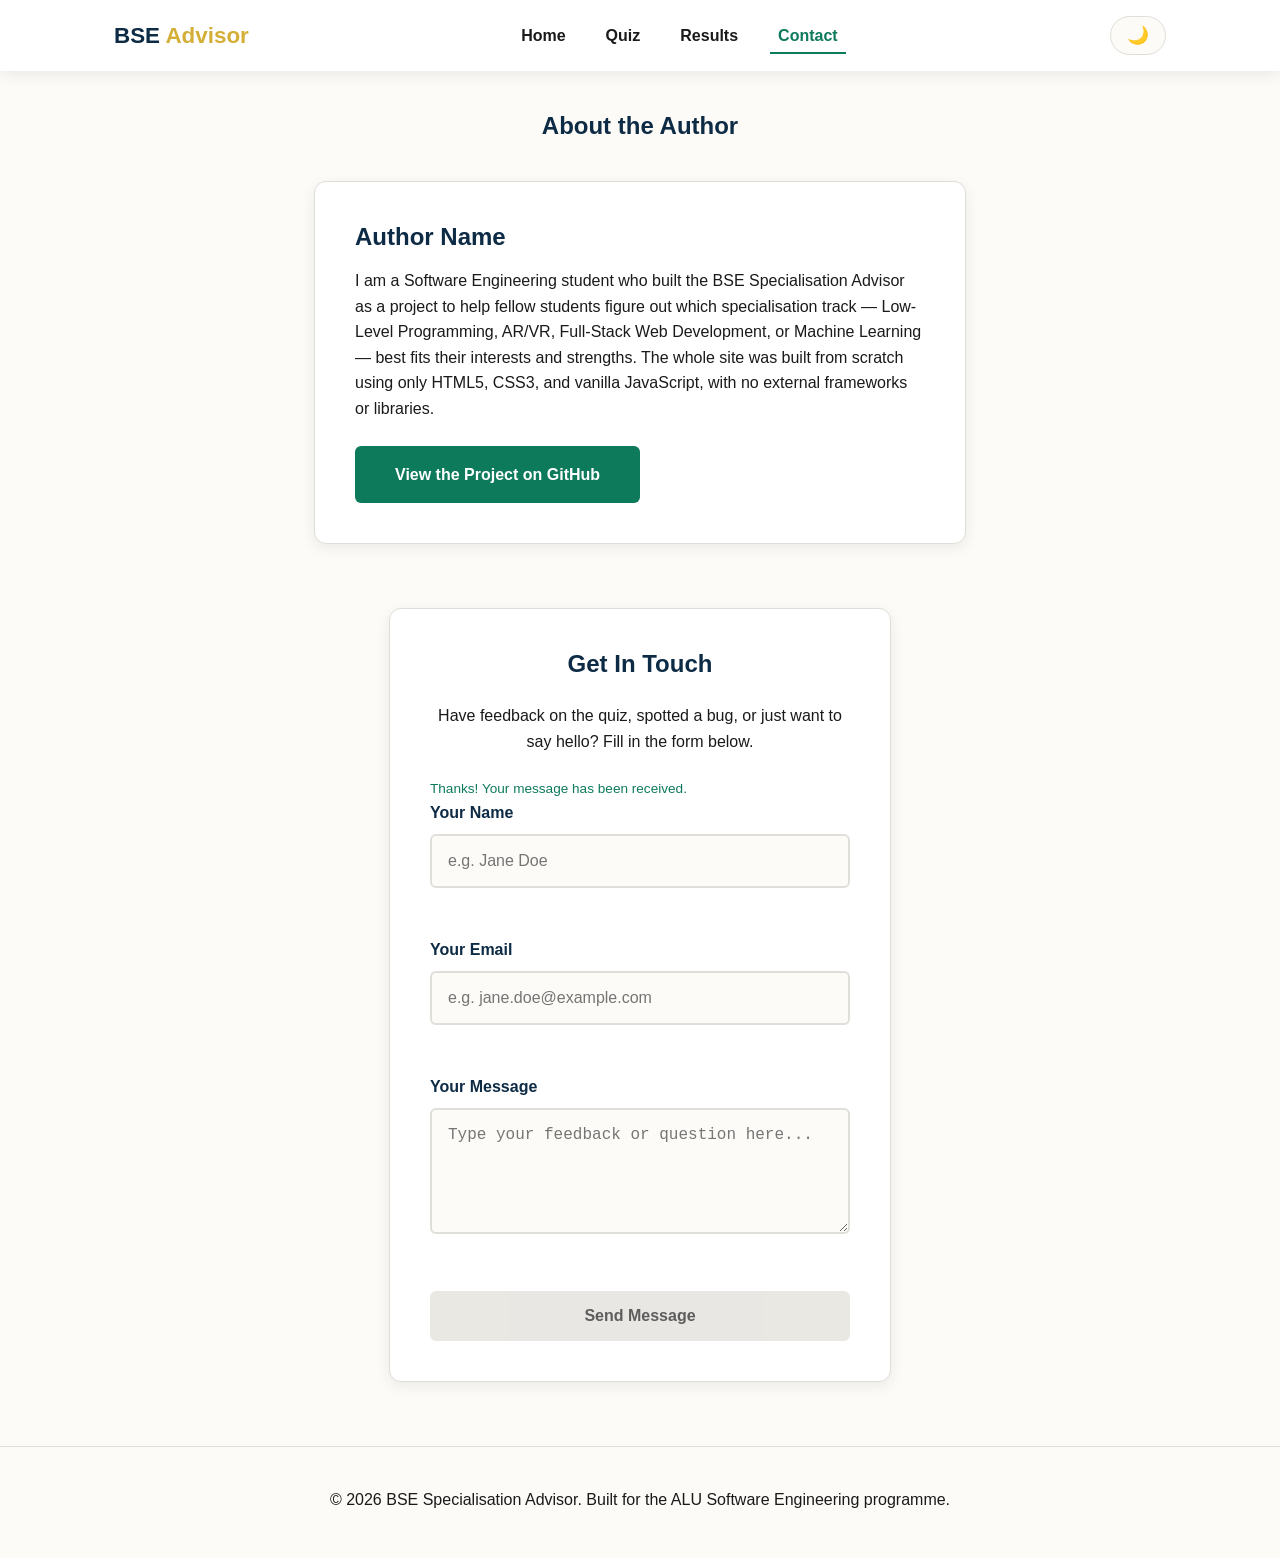
==== commit bc4d5803: "Just made the first practice to solve real world problem" ====
--- a/contact.html
+++ b/contact.html
@@ -1,213 +1,187 @@
 <!DOCTYPE html>
-<html lang="en" data-theme="light">
+<html lang="en">
 <head>
-    <meta charset="UTF-8">
-    <meta name="viewport" content="width=device-width, initial-scale=1.0">
-    <meta name="description" content="AuraVelve - Track Diagnostics Support Matrix and Frequently Asked Questions">
-    <title>AuraVelve | Support & Diagnostic FAQ</title>
-    
-    <!-- Google Fonts Connection -->
-    <link rel="preconnect" href="https://fonts.googleapis.com">
-    <link rel="preconnect" href="https://fonts.gstatic.com" crossorigin>
-    <link href="https://fonts.googleapis.com/css2?family=Cinzel:wght@600;700&family=Plus+Jakarta+Sans:wght@400;500;600;700&display=swap" rel="stylesheet">
-    
-    <!-- External Uniform Stylesheet -->
-    <link rel="stylesheet" href="css/styles.css">
+  <meta charset="UTF-8">
+  <meta name="viewport" content="width=device-width, initial-scale=1.0">
+  <title>BSE Specialisation Advisor - Contact</title>
+  <!-- Linking our one shared stylesheet -->
+  <link rel="stylesheet" href="css/styles.css">
 </head>
 <body>
 
-    <!-- START: Preloader Overlay Wrapper -->
-    <div class="preloader" id="preloader">
-        <p style="font-family: var(--font-display); color: var(--color-accent); font-size: 1.25rem;">
-            Loading Support Infrastructure...
+  <!-- ==========================================
+       HEADER & NAVIGATION
+       Same header as the other pages so the site
+       feels consistent as the student moves around.
+       ========================================== -->
+  <header class="site-header">
+    <div class="header-inner">
+      <div class="site-logo">BSE <span>Advisor</span></div>
+
+      <!-- Desktop navigation menu -->
+      <nav class="main-nav">
+        <ul>
+          <li><a href="index.html">Home</a></li>
+          <li><a href="quiz.html">Quiz</a></li>
+          <li><a href="results.html">Results</a></li>
+          <li><a href="contact.html" class="active">Contact</a></li>
+        </ul>
+      </nav>
+
+      <div style="display:flex; align-items:center; gap:1rem;">
+        <!-- Theme toggle button. JS listens for clicks on this -->
+        <button id="themeToggleBtn" class="theme-toggle-btn" aria-label="Toggle dark and light theme">
+          🌙
+        </button>
+
+        <!-- Hamburger button, only visible on small screens -->
+        <button id="hamburgerBtn" class="hamburger-btn" aria-label="Open mobile menu">
+          <span></span>
+          <span></span>
+          <span></span>
+        </button>
+      </div>
+    </div>
+  </header>
+
+  <!-- Mobile full-screen overlay menu, hidden until hamburger is clicked -->
+  <div id="mobileOverlay" class="mobile-overlay">
+    <ul>
+      <li><a href="index.html">Home</a></li>
+      <li><a href="quiz.html">Quiz</a></li>
+      <li><a href="results.html">Results</a></li>
+      <li><a href="contact.html">Contact</a></li>
+    </ul>
+  </div>
+
+  <!-- ==========================================
+       MAIN PAGE CONTENT
+       ========================================== -->
+  <main>
+
+    <!-- ==========================================
+         AUTHOR DETAILS
+         A short bio card introducing whoever built
+         this site, with a link to the public GitHub
+         repository for the project.
+         ========================================== -->
+    <section class="container" style="max-width: 700px; padding-top: var(--space-lg);">
+      <h1 style="text-align:center; margin-bottom: var(--space-lg);">About the Author</h1>
+
+      <div class="card" style="margin-bottom: var(--space-xl);">
+        <h2 style="margin-bottom: var(--space-sm);">Author Name</h2>
+        <p style="margin-bottom: var(--space-md);">
+          I am a Software Engineering student who built the BSE Specialisation
+          Advisor as a project to help fellow students figure out which
+          specialisation track &mdash; Low-Level Programming, AR/VR,
+          Full-Stack Web Development, or Machine Learning &mdash; best fits
+          their interests and strengths. The whole site was built from
+          scratch using only HTML5, CSS3, and vanilla JavaScript, with no
+          external frameworks or libraries.
         </p>
-    </div>
-    <!-- END: Preloader Overlay Wrapper -->
+        <a
+          href="https://github.com/your-username/bse-specialisation-advisor"
+          target="_blank"
+          rel="noopener noreferrer"
+          class="btn-primary magnetic-btn"
+          style="display:inline-block; text-decoration:none;"
+        >
+          View the Project on GitHub
+        </a>
+      </div>
+    </section>
 
-
-    <!-- START: Site Header Sticky Navigation -->
-    <header class="site-header">
-        <!-- START: Navigation Container -->
-        <div class="container nav-container">
-            
-            <!-- Structural Platform Brand Logo -->
-            <a href="index.html" class="brand-logo" aria-label="AuraVelve Home">
-                <span>AURAVELVE</span>
-            </a>
-
-            <!-- START: Primary Navigation Menu -->
-            <nav>
-                <ul class="nav-menu" id="nav-menu">
-                    <li><a href="index.html" class="nav-link">Home</a></li>
-                    <li><a href="quiz.html" class="nav-link">Assessment</a></li>
-                    <li><a href="result.html" class="nav-link">Results</a></li>
-                    <li><a href="contact.html" class="nav-link active">Support & FAQ</a></li>
-                </ul>
-            </nav>
-            <!-- END: Primary Navigation Menu -->
-
-            <!-- START: Header Actions Container -->
-            <div style="display: flex; align-items: center; gap: 1rem;">
-                <!-- Light/Dark Mode Universal Theme Toggle -->
-                <button class="theme-toggle" id="theme-toggle" aria-label="Toggle Color Theme">
-                    🌙
-                </button>
-
-                <!-- Interactive Responsive Hamburger Trigger -->
-                <button class="hamburger" id="hamburger-toggle" aria-label="Toggle Navigation Drawer">
-                    <span></span>
-                    <span></span>
-                    <span></span>
-                </button>
-            </div>
-            <!-- END: Header Actions Container -->
-
-        </div>
-        <!-- END: Navigation Container -->
-    </header>
-    <!-- END: Site Header Sticky Navigation -->
-
-
-    <!-- START: Main Support Portal Content Canvas -->
-    <main>
-
-      <!-- START: FAQ Section Accordion Layout -->
-<section class="faq-section section-padding">
-    <div class="container" style="max-width: 800px;">
-        <span class="eyebrow-tag">— BEFORE YOU REACH OUT</span>
-        <h1 style="text-align: center; margin-bottom: 0.5rem;">Frequently Asked Questions</h1>
-        <p style="text-align: center; color: var(--color-text-muted); margin-bottom: 2.5rem;">
-            Understand the algorithmic modeling and assessment principles behind AuraVelve.
+    <!-- ==========================================
+         INTERACTIVE CONTACT FORM
+         Same inline, real-time validation pattern as
+         the registration form on index.html: instant
+         checking on input/blur, is-valid/is-invalid
+         classes, and an error-message under each field.
+         The actual checking logic lives in validation.js
+         so both forms share one file.
+         ========================================== -->
+    <section class="container" style="max-width: 550px; margin-bottom: var(--space-xl);">
+      <div class="card">
+        <h2 style="text-align:center; margin-bottom: var(--space-md);">Get In Touch</h2>
+        <p style="text-align:center; margin-bottom: var(--space-md);">
+          Have feedback on the quiz, spotted a bug, or just want to say hello?
+          Fill in the form below.
         </p>
 
-        <!-- START: FAQ Accordion Group -->
-        <div class="faq-accordion-group">
+        <!-- Success message shown once the form has been
+             submitted successfully. Hidden until then. -->
+        <p id="contactSuccessMessage" class="error-message" style="color: var(--accent-green);" hidden>
+          Thanks! Your message has been received.
+        </p>
 
-            <div class="faq-item">
-                <button class="faq-trigger" aria-expanded="false">
-                    <span>How does the diagnostic scoring engine calculate my track match?</span>
-                    <span class="faq-icon">+</span>
-                </button>
-                <div class="faq-content">
-                    <p>
-                        The platform tracks your preferences across 8 fundamental computational parameters. Every option you select scales your affinity point weights inside four standalone development vectors.
-                    </p>
-                </div>
-            </div>
+        <!-- We use novalidate so the browser's built-in popups
+             do not appear. Our own JS handles all validation. -->
+        <form id="contactForm" novalidate>
 
-            <div class="faq-item">
-                <button class="faq-trigger" aria-expanded="false">
-                    <span>What happens if my answer patterns create an absolute metric tie?</span>
-                    <span class="faq-icon">+</span>
-                </button>
-                <div class="faq-content">
-                    <p>
-                        In cases where two or more engineering tracks finish with identical matrix weights, a precise programmatic tie-breaker script applies a system fallback sequence.
-                    </p>
-                </div>
-            </div>
+          <!-- Name field: letters and spaces only, same rule
+               as the registration form's Student Name field -->
+          <div class="form-group">
+            <label for="contactName">Your Name</label>
+            <input
+              type="text"
+              id="contactName"
+              name="contactName"
+              placeholder="e.g. Jane Doe"
+              autocomplete="off"
+            >
+            <small class="error-message" id="contactNameError"></small>
+          </div>
 
-            <div class="faq-item">
-                <button class="faq-trigger" aria-expanded="false">
-                    <span>Is my assessment history saved or transmitted securely?</span>
-                    <span class="faq-icon">+</span>
-                </button>
-                <div class="faq-contegit addnt">
-                    <p>
-                        All calculations are processed purely client-side inside your browser sandbox using `localStorage`. Your individual metrics are never stored externally.
-                    </p>
-                </div>
-            </div>
+          <!-- Email field: any standard, valid email address -->
+          <div class="form-group">
+            <label for="contactEmail">Your Email</label>
+            <input
+              type="text"
+              id="contactEmail"
+              name="contactEmail"
+              placeholder="e.g. jane.doe@example.com"
+              autocomplete="off"
+            >
+            <small class="error-message" id="contactEmailError"></small>
+          </div>
 
-        </div>
-        <!-- END: FAQ Accordion Group -->
-    </div>
-</section>
-<!-- END: FAQ Section Accordion Layout -->
+          <!-- Message field: a short text area for feedback -->
+          <div class="form-group">
+            <label for="contactMessage">Your Message</label>
+            <textarea
+              id="contactMessage"
+              name="contactMessage"
+              rows="5"
+              placeholder="Type your feedback or question here..."
+            ></textarea>
+            <small class="error-message" id="contactMessageError"></small>
+          </div>
 
-        <!-- START: Interactive Advisor Contact Form Section -->
-        <section class="contact-form-section section-padding" style="background: rgba(28, 49, 68, 0.02); border-top: 1px solid rgba(28, 49, 68, 0.05);">
-            <!-- START: Contact Form Container -->
-            <div class="container" style="max-width: 600px;">
-                
-                <!-- START: Contact Form Card Wrapper -->
-                <div class="glass-card">
-                    <h2 style="color: var(--color-accent); margin-bottom: 0.5rem; text-align: center;">Connect With a Track Advisor</h2>
-                    <p style="color: var(--color-text-muted); font-size: 0.95rem; text-align: center; margin-bottom: 2rem;">
-                        Have deep technical track architecture alignment questions? Drop us a secure message.
-                    </p>
+          <!-- Send button: disabled by default. JS enables it
+               only once every field above is valid. -->
+          <button type="submit" id="contactSubmitBtn" class="btn-primary magnetic-btn" style="width:100%;" disabled>
+            Send Message
+          </button>
+        </form>
+      </div>
+    </section>
 
-                    <!-- START: Standard Client Intake Form -->
-                    <form id="advisor-contact-form" novalidate>
-                        
-                        <!-- Full Name Text Input Box -->
-                        <div style="margin-bottom: 1.25rem;">
-                            <label for="contact-name" style="display: block; font-weight: 600; margin-bottom: 0.5rem; font-size: 0.9rem;">Full Name</label>
-                            <input type="text" id="contact-name" placeholder="Alex Mercer" required 
-                                   style="width: 100%; padding: 0.75rem; border-radius: var(--radius-sm); border: 1px solid rgba(28, 49, 68, 0.2); background: var(--color-surface-light); font-family: inherit; color: inherit;">
-                            <span class="error-msg" id="err-name" style="color: var(--color-error); font-size: 0.8rem; display: none; margin-top: 0.25rem;">Please present your name profile.</span>
-                        </div>
+  </main>
 
-                        <!-- Email Address Input Box -->
-                        <div style="margin-bottom: 1.25rem;">
-                            <label for="contact-email" style="display: block; font-weight: 600; margin-bottom: 0.5rem; font-size: 0.9rem;">Email Address</label>
-                            <input type="email" id="contact-email" placeholder="alex@domain.com" required 
-                                   style="width: 100%; padding: 0.75rem; border-radius: var(--radius-sm); border: 1px solid rgba(28, 49, 68, 0.2); background: var(--color-surface-light); font-family: inherit; color: inherit;">
-                            <span class="error-msg" id="err-email" style="color: var(--color-error); font-size: 0.8rem; display: none; margin-top: 0.25rem;">Please provide a valid diagnostic contact email.</span>
-                        </div>
+  <!-- ==========================================
+       FOOTER
+       ========================================== -->
+  <footer class="site-footer">
+    <p>&copy; 2026 BSE Specialisation Advisor. Built for the ALU Software Engineering programme.</p>
+  </footer>
 
-                        <!-- Message Body Content Area -->
-                        <div style="margin-bottom: 1.75rem;">
-                            <label for="contact-message" style="display: block; font-weight: 600; margin-bottom: 0.5rem; font-size: 0.9rem;">Inquiry Summary Description</label>
-                            <textarea id="contact-message" rows="5" placeholder="Detail your architectural track positioning inquiries here..." required 
-                                      style="width: 100%; padding: 0.75rem; border-radius: var(--radius-sm); border: 1px solid rgba(28, 49, 68, 0.2); background: var(--color-surface-light); font-family: inherit; color: inherit; resize: vertical;"></textarea>
-                            <span class="error-msg" id="err-message" style="color: var(--color-error); font-size: 0.8rem; display: none; margin-top: 0.25rem;">Inquiry message detail parameter cannot be empty.</span>
-                        </div>
+  <!-- Back to top floating button, hidden until the user scrolls -->
+  <button id="backToTopFab" class="back-to-top-fab" aria-label="Back to top">↑</button>
 
-                        <!-- Submit Data Control Button Trigger -->
-                        <button type="submit" class="btn-primary" style="width: 100%; justify-content: center;">
-                            Dispatch Data Transmission
-                        </button>
-
-                    </form>
-                    <!-- END: Standard Client Intake Form -->
-
-                </div>
-                <!-- END: Contact Form Card Wrapper -->
-
-            </div>
-            <!-- END: Contact Form Container -->
-        </section>
-        <!-- END: Interactive Advisor Contact Form Section -->
-
-    </main>
-    <!-- END: Main Support Portal Content Canvas -->
-
-
-    <!-- START: Platform Main Footer Section Wrapper -->
-    <footer class="site-footer">
-        <!-- START: Global Footer Layout Container -->
-        <div class="container" style="text-align: center;">
-            <p style="font-family: var(--font-display); letter-spacing: 0.05em; margin-bottom: 0.5rem;">
-                AURAVELVE STACK COMMUNICATIONS
-            </p>
-            <p style="font-size: 0.875rem; color: rgba(255, 255, 255, 0.7);">
-                &copy; 2026 AuraVelve. Built for Software Engineering Track Alignment.
-            </p>
-        </div>
-        <!-- END: Global Footer Layout Container -->
-    </footer>
-    <!-- END: Platform Main Footer Section Wrapper -->
-
-
-    <!-- START: Floating System Action Buttons -->
-    <button id="back-to-top" class="back-to-top" aria-label="Scroll to top of page">
-        ↑
-    </button>
-    <!-- END: Floating System Action Buttons -->
-
-
-    <!-- Core JavaScript Application Scripts Attachment -->
-    <script src="js/main.js"></script>
+  <!-- Our JavaScript file for this page.
+       "defer" makes sure the HTML loads first before the script runs.
+       This is the same validation.js file used on index.html, since
+       both pages share the same real-time form validation logic. -->
+  <script src="js/validation.js" defer></script>
 </body>
 </html>
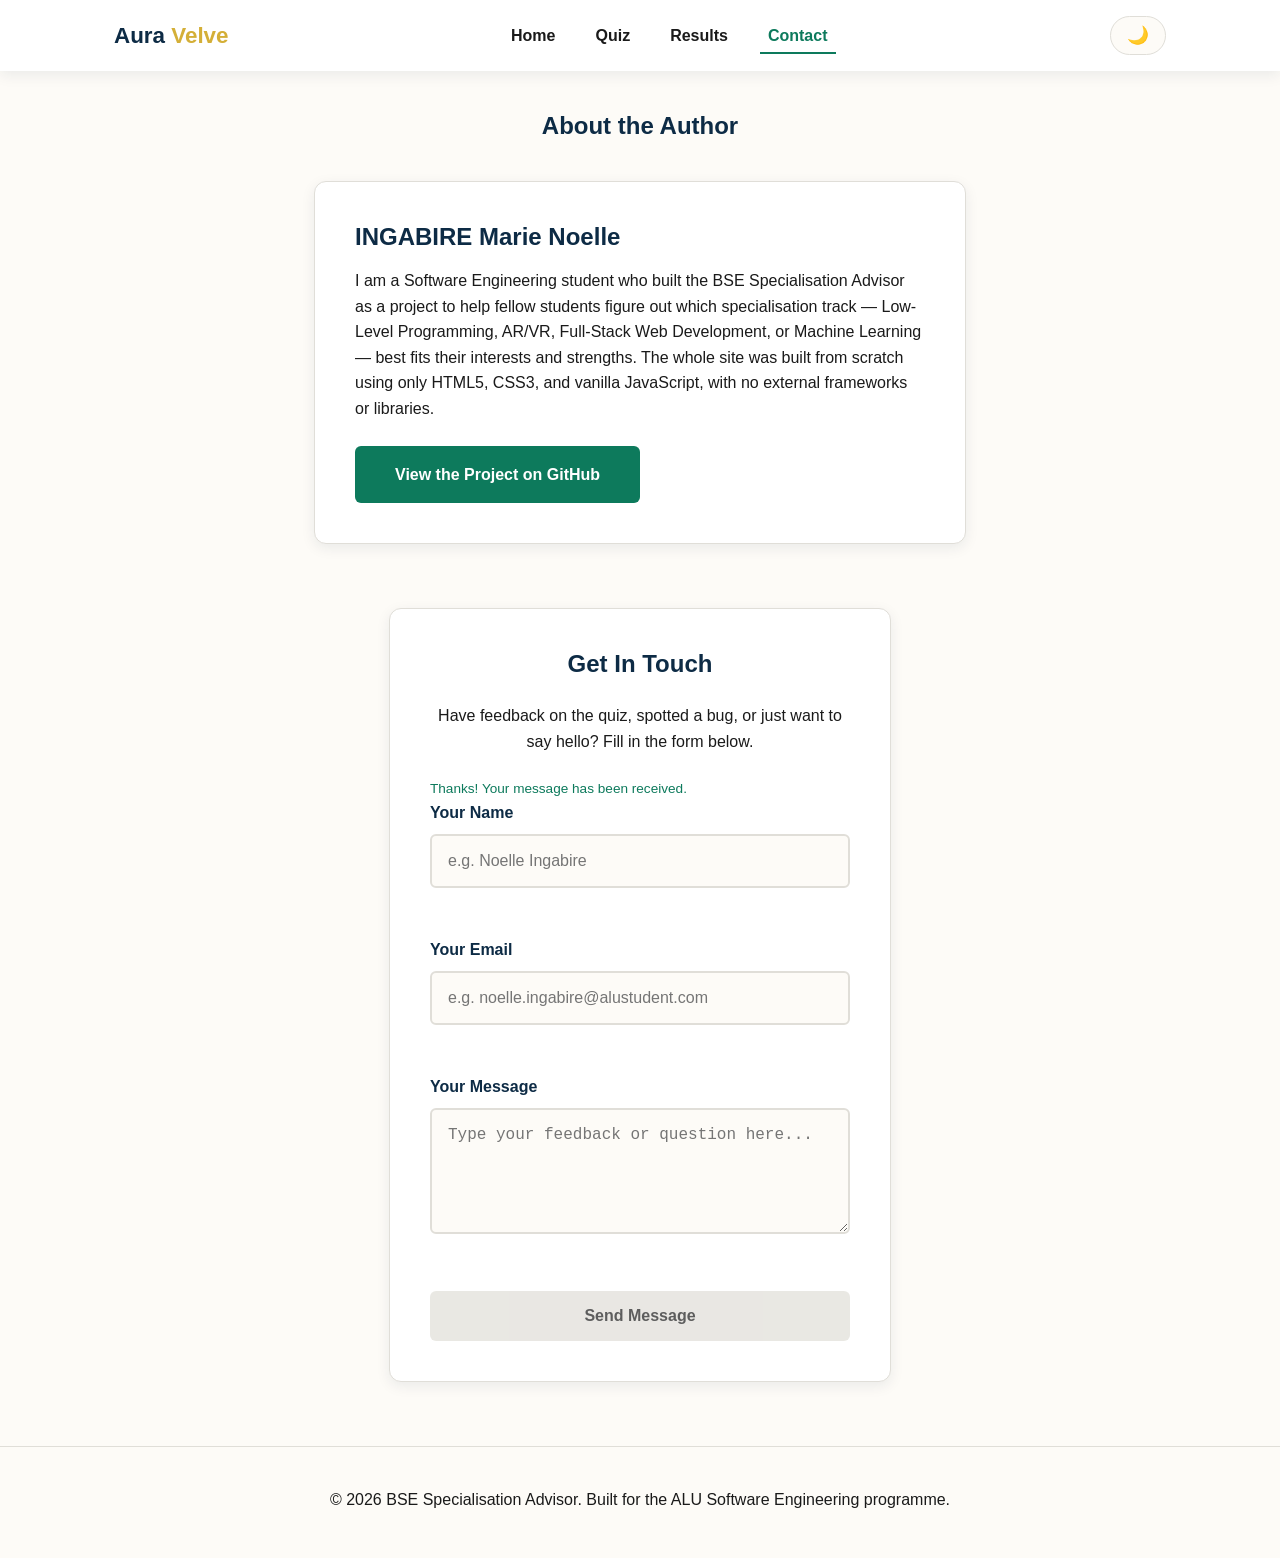
==== commit 17ebbf98: "updates done for better error free" ====
--- a/contact.html
+++ b/contact.html
@@ -16,7 +16,7 @@
        ========================================== -->
   <header class="site-header">
     <div class="header-inner">
-      <div class="site-logo">BSE <span>Advisor</span></div>
+      <div class="site-logo">Aura <span>Velve</span></div>
 
       <!-- Desktop navigation menu -->
       <nav class="main-nav">
@@ -69,7 +69,7 @@
       <h1 style="text-align:center; margin-bottom: var(--space-lg);">About the Author</h1>
 
       <div class="card" style="margin-bottom: var(--space-xl);">
-        <h2 style="margin-bottom: var(--space-sm);">Author Name</h2>
+        <h2 style="margin-bottom: var(--space-sm);">INGABIRE Marie Noelle</h2>
         <p style="margin-bottom: var(--space-md);">
           I am a Software Engineering student who built the BSE Specialisation
           Advisor as a project to help fellow students figure out which
@@ -80,7 +80,7 @@
           external frameworks or libraries.
         </p>
         <a
-          href="https://github.com/your-username/bse-specialisation-advisor"
+          href="https://github.com/Noelle-1220/ALU-TRY-OUT"
           target="_blank"
           rel="noopener noreferrer"
           class="btn-primary magnetic-btn"
@@ -126,7 +126,7 @@
               type="text"
               id="contactName"
               name="contactName"
-              placeholder="e.g. Jane Doe"
+              placeholder="e.g. Noelle Ingabire"
               autocomplete="off"
             >
             <small class="error-message" id="contactNameError"></small>
@@ -139,7 +139,7 @@
               type="text"
               id="contactEmail"
               name="contactEmail"
-              placeholder="e.g. jane.doe@example.com"
+              placeholder="e.g. noelle.ingabire@alustudent.com"
               autocomplete="off"
             >
             <small class="error-message" id="contactEmailError"></small>
@@ -182,6 +182,7 @@
        "defer" makes sure the HTML loads first before the script runs.
        This is the same validation.js file used on index.html, since
        both pages share the same real-time form validation logic. -->
+  <script src="js/main.js" defer></script>     
   <script src="js/validation.js" defer></script>
 </body>
 </html>
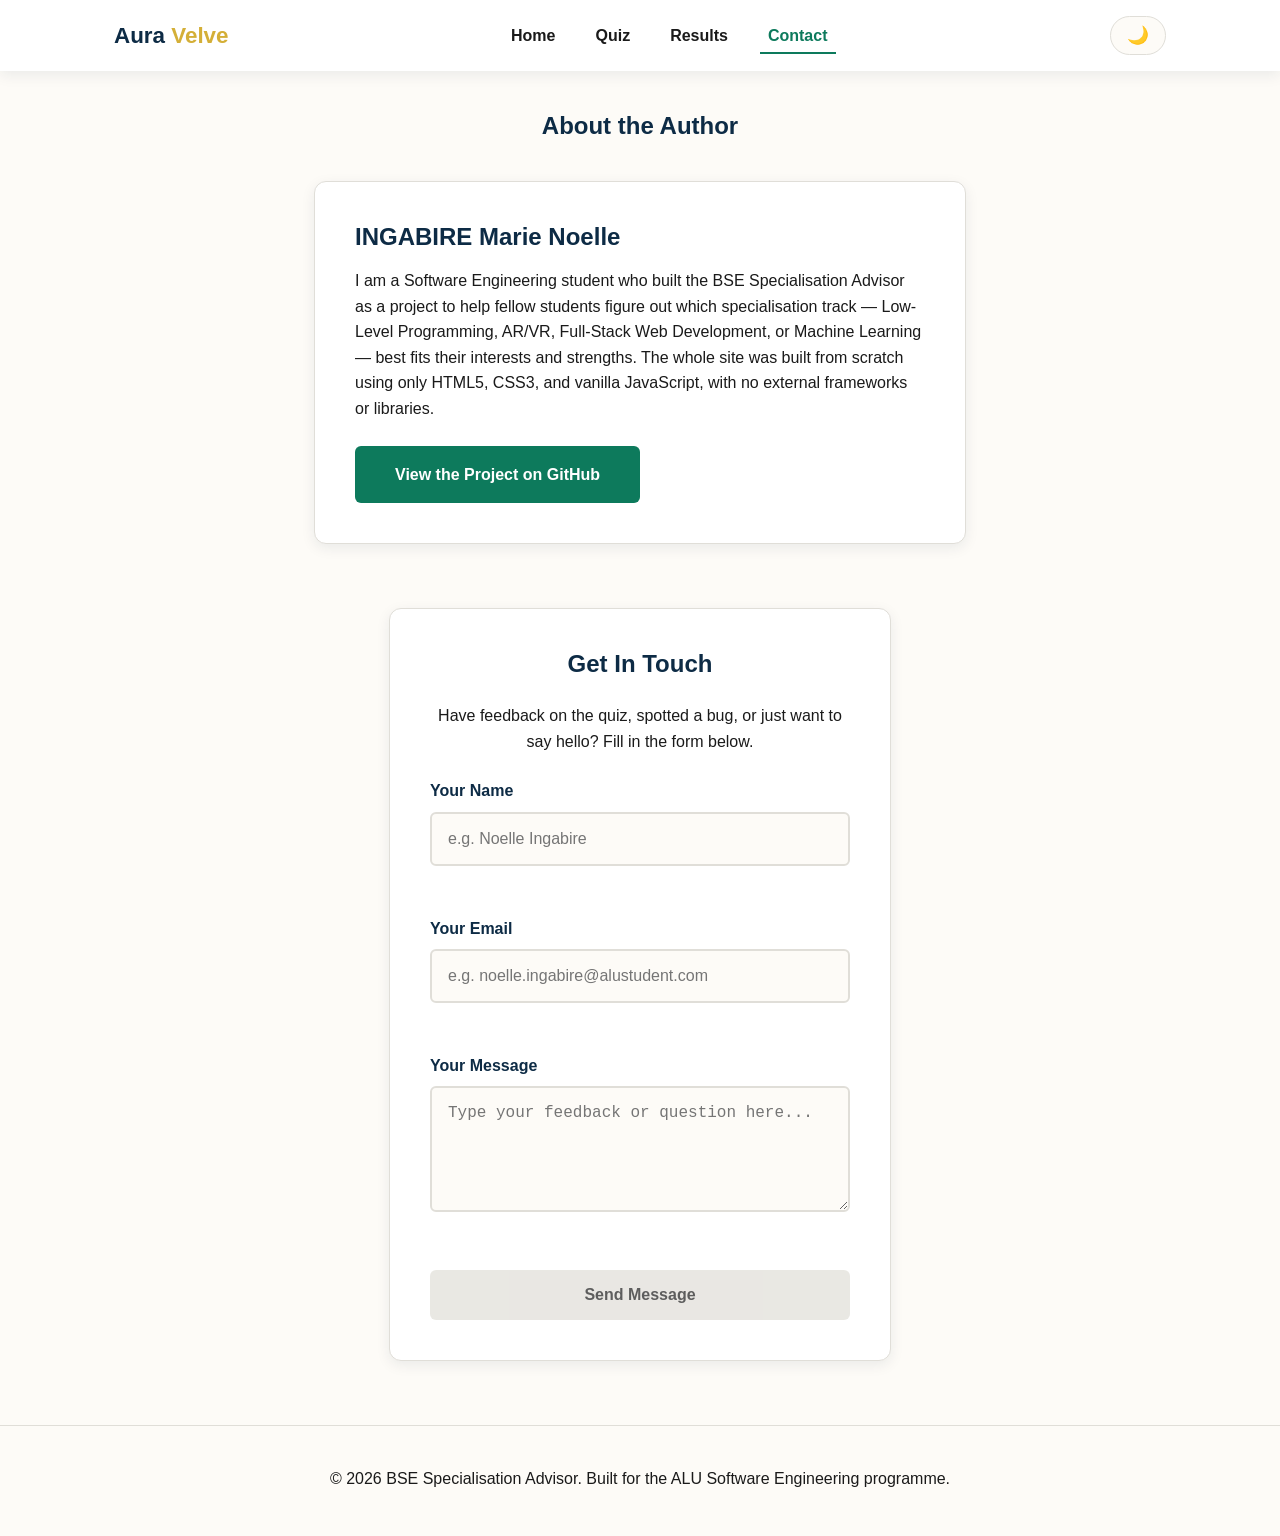
==== commit 49e2183f: "trimmed comments and polished the final website" ====
--- a/contact.html
+++ b/contact.html
@@ -9,11 +9,11 @@
 </head>
 <body>
 
-  <!-- ==========================================
+  <!-- 
        HEADER & NAVIGATION
-       Same header as the other pages so the site
-       feels consistent as the student moves around.
-       ========================================== -->
+       this section contains the header and navigation menu for the site
+       -->
+
   <header class="site-header">
     <div class="header-inner">
       <div class="site-logo">Aura <span>Velve</span></div>
@@ -54,16 +54,15 @@
     </ul>
   </div>
 
-  <!-- ==========================================
+  <!-- 
        MAIN PAGE CONTENT
-       ========================================== -->
+       this section contains the main content for the contact page
+       -->
   <main>
 
     <!-- ==========================================
          AUTHOR DETAILS
-         A short bio card introducing whoever built
-         this site, with a link to the public GitHub
-         repository for the project.
+         A short bio card introducing me and the link to my github repo for the project.
          ========================================== -->
     <section class="container" style="max-width: 700px; padding-top: var(--space-lg);">
       <h1 style="text-align:center; margin-bottom: var(--space-lg);">About the Author</h1>
@@ -80,7 +79,7 @@
           external frameworks or libraries.
         </p>
         <a
-          href="https://github.com/Noelle-1220/ALU-TRY-OUT"
+          href="https://github.com/Noelle-1220/BSE-Specialisation-Advisor"
           target="_blank"
           rel="noopener noreferrer"
           class="btn-primary magnetic-btn"
@@ -91,15 +90,11 @@
       </div>
     </section>
 
-    <!-- ==========================================
+    <!-- 
          INTERACTIVE CONTACT FORM
-         Same inline, real-time validation pattern as
-         the registration form on index.html: instant
-         checking on input/blur, is-valid/is-invalid
-         classes, and an error-message under each field.
-         The actual checking logic lives in validation.js
-         so both forms share one file.
-         ========================================== -->
+         this section contains the contact form for users to get in touch
+         -->
+
     <section class="container" style="max-width: 550px; margin-bottom: var(--space-xl);">
       <div class="card">
         <h2 style="text-align:center; margin-bottom: var(--space-md);">Get In Touch</h2>
@@ -109,17 +104,16 @@
         </p>
 
         <!-- Success message shown once the form has been
-             submitted successfully. Hidden until then. -->
+             submitted successfully. -->
         <p id="contactSuccessMessage" class="error-message" style="color: var(--accent-green);" hidden>
           Thanks! Your message has been received.
         </p>
 
         <!-- We use novalidate so the browser's built-in popups
-             do not appear. Our own JS handles all validation. -->
+             do not appear. the JS will handle all validation. -->
         <form id="contactForm" novalidate>
 
-          <!-- Name field: letters and spaces only, same rule
-               as the registration form's Student Name field -->
+          <!-- Name field: letters and spaces only -->
           <div class="form-group">
             <label for="contactName">Your Name</label>
             <input
@@ -132,7 +126,7 @@
             <small class="error-message" id="contactNameError"></small>
           </div>
 
-          <!-- Email field: any standard, valid email address -->
+          <!-- Email field -->
           <div class="form-group">
             <label for="contactEmail">Your Email</label>
             <input
@@ -168,9 +162,9 @@
 
   </main>
 
-  <!-- ==========================================
+  <!-- 
        FOOTER
-       ========================================== -->
+       this section contains the footer content for the page -->
   <footer class="site-footer">
     <p>&copy; 2026 BSE Specialisation Advisor. Built for the ALU Software Engineering programme.</p>
   </footer>
@@ -178,10 +172,9 @@
   <!-- Back to top floating button, hidden until the user scrolls -->
   <button id="backToTopFab" class="back-to-top-fab" aria-label="Back to top">↑</button>
 
-  <!-- Our JavaScript file for this page.
+  <!-- the JavaScript file needed for this page to run.
        "defer" makes sure the HTML loads first before the script runs.
-       This is the same validation.js file used on index.html, since
-       both pages share the same real-time form validation logic. -->
+       -->
   <script src="js/main.js" defer></script>     
   <script src="js/validation.js" defer></script>
 </body>
--- a/css/styles.css
+++ b/css/styles.css
@@ -1,15 +1,15 @@
-/* ==================================================
-   BSE SPECIALISATION ADVISOR - MAIN STYLESHEET
-   This file controls the look of every page on the site.
-   It is split into clear sections so it is easy to explain.
-   ================================================== */
-
-/* --------------------------------------------------
-   1. DESIGN TOKENS (CSS VARIABLES)
-   We store our colors, fonts, and spacing in variables
-   so we only have to change them in ONE place if we want
-   to update the whole site's look.
-   -------------------------------------------------- */
+/* 
+   BSE SPECIALISATION ADVISOR - CSS STYLESHEET
+   This file controls the look of every page of the website.
+   I split it into section for easier navigation, each section carries comments.
+    */
+
+/* 
+   1. CSS VARIABLES
+   I stored my colors, fonts, and spacing in variables
+   so I can only change this section to update the whole site's look.
+    */
+
 :root {
   /* Light theme colors (this is the default theme) */
   --bg-main: #FDFBF7;         /* soft cream page background */
@@ -19,7 +19,7 @@
   --accent-green: #0D7A5C;    /* green accent for buttons/links */
   --accent-gold: #D4AF37;     /* gold accent for highlights */
 
-  /* Extra helper colors used across the site */
+  /* Extra colors used across the site */
   --color-success: #0D7A5C;   /* used for valid form fields */
   --color-error: #C0392B;     /* used for invalid form fields */
   --color-border: #E0DED8;    /* light neutral border color */
@@ -50,10 +50,7 @@
   --shadow-card: 0 4px 14px rgba(13, 43, 69, 0.08);
 }
 
-/* Dark theme colors. These override the variables above
-   whenever the <body> has the class "dark-theme" on it.
-   Our JS file will add/remove this class when the toggle
-   button is clicked. */
+/* Dark theme colors. */
 body.dark-theme {
   --bg-main: #0B1A14;         /* deep emerald background */
   --bg-card: #162620;         /* surface gray card background */
@@ -65,11 +62,11 @@
   --shadow-card: 0 4px 14px rgba(0, 0, 0, 0.4);
 }
 
-/* --------------------------------------------------
+/* 
    2. RESET & BASE STYLES
-   This removes the browser's default spacing so every
-   browser starts from the same clean slate.
-   -------------------------------------------------- */
+   This section removes default browser styles and sets a consistent base for the site.
+    */
+
 * {
   margin: 0;
   padding: 0;
@@ -116,8 +113,7 @@
   list-style: none;
 }
 
-/* A reusable "container" class to keep page content from
-   stretching too wide on large screens. */
+/* A container class that keeps page content from stretching too wide on large screens. */
 .container {
   width: 100%;
   max-width: 1100px;
@@ -125,8 +121,7 @@
   padding: 0 var(--space-md);
 }
 
-/* Give every keyboard user a visible focus outline so the
-   site stays accessible (important for grading/accessibility). */
+/* Focus styles for accessibility(important for grading/accessibility) */
 a:focus-visible,
 button:focus-visible,
 input:focus-visible,
@@ -135,9 +130,10 @@
   outline-offset: 2px;
 }
 
-/* --------------------------------------------------
+/* 
    3. HEADER & NAVIGATION
-   -------------------------------------------------- */
+    this section manages the styling for the site header and navigation */
+
 .site-header {
   position: sticky;
   top: 0;
@@ -166,7 +162,7 @@
   color: var(--accent-gold);
 }
 
-/* The desktop navigation links, hidden on small screens */
+/* Main navigation */
 .main-nav ul {
   display: flex;
   gap: var(--space-md);
@@ -200,11 +196,11 @@
   transform: scale(1.08);
 }
 
-/* --------------------------------------------------
-   4. HAMBURGER MENU (MOBILE NAVIGATION)
-   Hidden by default. It only appears on small screens
-   using the media query near the bottom of this file.
-   -------------------------------------------------- */
+/* 
+   4. HAMBURGER MENU
+   this section manages the hamburger menu that appears on small screens.
+    */
+
 .hamburger-btn {
   display: none;
   flex-direction: column;
@@ -223,8 +219,7 @@
   transition: transform var(--transition-fast), opacity var(--transition-fast);
 }
 
-/* When JS adds "menu-open" to the hamburger button, the
-   three lines animate into an "X" shape. */
+/* When the menu is open, the hamburger animates into an "X" */
 .hamburger-btn.menu-open span:nth-child(1) {
   transform: translateY(8.5px) rotate(45deg);
 }
@@ -237,8 +232,7 @@
   transform: translateY(-8.5px) rotate(-45deg);
 }
 
-/* Full-screen overlay menu for mobile. Hidden until JS
-   adds the "overlay-visible" class. */
+/* Full-screen overlay menu for mobile.*/
 .mobile-overlay {
   position: fixed;
   inset: 0;
@@ -270,9 +264,10 @@
   font-weight: 700;
 }
 
-/* --------------------------------------------------
+/* 
    5. HERO SECTION
-   -------------------------------------------------- */
+    this section manages the styling for the hero section */
+
 .hero-section {
   text-align: center;
   padding: var(--space-xl) var(--space-md);
@@ -290,9 +285,10 @@
   color: var(--text-body);
 }
 
-/* --------------------------------------------------
+/* 
    6. CARDS (used for forms, quiz questions, results)
-   -------------------------------------------------- */
+    this section manages the styling for cards */
+
 .card {
   background-color: var(--bg-card);
   border: 1px solid var(--color-border);
@@ -308,9 +304,10 @@
   box-shadow: var(--shadow-glow);
 }
 
-/* --------------------------------------------------
+/*
    7. REGISTRATION & CONTACT FORM STYLES
-   -------------------------------------------------- */
+    this section manages the styling for registration and contact forms */
+
 .form-group {
   margin-bottom: var(--space-md);
   text-align: left;
@@ -340,9 +337,7 @@
   resize: vertical;
 }
 
-/* Valid/invalid states added by our validation.js file.
-   We use classes instead of alert boxes so the feedback
-   feels instant and modern. */
+/* Valid/invalid states added by the validation.js file. */
 .form-group input.is-valid,
 .form-group textarea.is-valid {
   border-color: var(--color-success);
@@ -363,8 +358,12 @@
   font-size: 0.85rem;
   margin-top: var(--space-xs);
 }
-
-/* Generic button style used for form submits and CTAs */
+/* Hide error messages that are marked as hidden (used for form validation) */
+.error-message[hidden] {
+  display: none;
+}
+
+/*  button style used for form submits and Call To Actions */
 .btn-primary {
   display: inline-block;
   background-color: var(--accent-green);
@@ -387,20 +386,25 @@
   cursor: not-allowed;
   opacity: 0.7;
 }
-
-/* --------------------------------------------------
+/* Hide buttons that are marked as hidden (used for quiz navigation) */
+
+.btn-primary[hidden] {
+  display: none;
+}
+/* 
    8. MAGNETIC BUTTON EFFECT
-   Our JS file reads the mouse position and moves the
-   button slightly toward the cursor. This transform
-   property is what makes that movement look smooth.
-   -------------------------------------------------- */
+   this for user intelactive buttons that "follow" the mouse cursor when hovered.
+    */
+
 .magnetic-btn {
   transition: transform 0.15s ease-out;
 }
 
-/* --------------------------------------------------
+/* 
+
    9. ACCORDION CARDS (Specialisation Overview)
-   -------------------------------------------------- */
+   this section will manage the cards structure and their behavior  */
+
 .accordion-grid {
   display: grid;
   grid-template-columns: repeat(2, 1fr);
@@ -440,8 +444,7 @@
   text-align: center;
 }
 
-/* The hidden detail panel. We animate max-height so the
-   expand/collapse looks smooth instead of snapping open. */
+/* The hidden detail panel, when the action is done. */
 .accordion-details {
   max-height: 0;
   overflow: hidden;
@@ -452,14 +455,14 @@
   padding-top: var(--space-sm);
 }
 
-/* JS adds this class to the parent card when it is opened */
+/* JS will add this class to the parent card when it is opened */
 .accordion-card.is-open .accordion-details {
   max-height: 300px;
 }
 
-/* --------------------------------------------------
+/* 
    10. QUIZ PAGE STYLES
-   -------------------------------------------------- */
+   this will manage the quiz page layout and elements */
 .quiz-header-bar {
   display: flex;
   align-items: center;
@@ -482,7 +485,7 @@
   text-align: center;
 }
 
-/* Turns red when time is running low (JS adds this class) */
+/* Turns red when time is running low (JS will add this class) */
 .timer-display.timer-warning {
   border-color: var(--color-error);
   color: var(--color-error);
@@ -545,7 +548,7 @@
   cursor: not-allowed;
 }
 
-/* Coordinate hotspot map (ALCHE campus reference) */
+/* Hotspot alche-map image container */
 .hotspot-map-wrapper {
   position: relative;
   border-radius: var(--radius-md);
@@ -569,7 +572,7 @@
   transform: translate(-50%, -50%) scale(1.25);
 }
 
-/* Simple custom audio player controls */
+/* Audio player container */
 .audio-player-box {
   display: flex;
   align-items: center;
@@ -589,11 +592,11 @@
   font-size: 1rem;
 }
 
-/* --------------------------------------------------
+/* 
    11. RESULTS PAGE STYLES
-   -------------------------------------------------- */
-
-/* Full-screen preloader shown while "calculating" results */
+   this section manages the styling for the results page */
+
+/* Full-screen preloader shown while results are being calculated */
 .preloader-screen {
   position: fixed;
   inset: 0;
@@ -614,7 +617,7 @@
   color: var(--text-heading);
 }
 
-/* Simple rotating spinner built with a border trick */
+/* Preloader spinner to engage users */
 .preloader-spinner {
   width: 50px;
   height: 50px;
@@ -629,7 +632,7 @@
   to { transform: rotate(360deg); }
 }
 
-/* Fades the preloader out once JS is done "calculating" */
+/* Fades the preloader out once JS is done calculating */
 .preloader-screen.preloader-hidden {
   opacity: 0;
   pointer-events: none;
@@ -649,7 +652,7 @@
   margin-bottom: var(--space-lg);
 }
 
-/* The wrapper that holds our Canvas 2D chart */
+/* The wrapper that holds the Canvas 2D chart */
 .canvas-chart-wrapper {
   background-color: var(--bg-card);
   border: 1px solid var(--color-border);
@@ -663,9 +666,10 @@
   height: auto;
 }
 
-/* --------------------------------------------------
+/* 
    12. FOOTER
-   -------------------------------------------------- */
+   this section manages the styling for the footer */
+
 .site-footer {
   text-align: center;
   padding: var(--space-lg) var(--space-md);
@@ -674,11 +678,12 @@
   margin-top: var(--space-xl);
 }
 
-/* --------------------------------------------------
+/* 
    13. BACK TO TOP FAB (Floating Action Button)
    Hidden until the user scrolls down 300px. JS toggles
    the "fab-visible" class.
-   -------------------------------------------------- */
+   */
+
 .back-to-top-fab {
   position: fixed;
   bottom: var(--space-md);
@@ -705,9 +710,10 @@
   pointer-events: auto;
 }
 
-/* --------------------------------------------------
+/* 
    14. CONTACT / AUTHOR PAGE STYLES
-   -------------------------------------------------- */
+   this section manages the styling for the author bio section */
+
 .author-bio-section {
   display: flex;
   align-items: center;
@@ -742,11 +748,11 @@
   color: var(--bg-card);
 }
 
-/* --------------------------------------------------
+/* 
    15. RESPONSIVE MEDIA QUERIES
-   These rules only apply on smaller screens, like
-   tablets and phones (anything below 768px wide).
-   -------------------------------------------------- */
+   This section will apply on smaller screens like phones, tablets.
+    */
+
 @media (max-width: 768px) {
   /* Hide the normal desktop nav and show the hamburger */
   .main-nav {
@@ -773,11 +779,11 @@
   }
 }
 
-/* --------------------------------------------------
+/* 
    16. REDUCED MOTION SUPPORT
-   Respects users who have asked their operating system
-   to limit animations, for accessibility.
-   -------------------------------------------------- */
+   this section manages the styling for users who have requested reduced motion on their devices.
+    */
+    
 @media (prefers-reduced-motion: reduce) {
   *,
   *::before,
